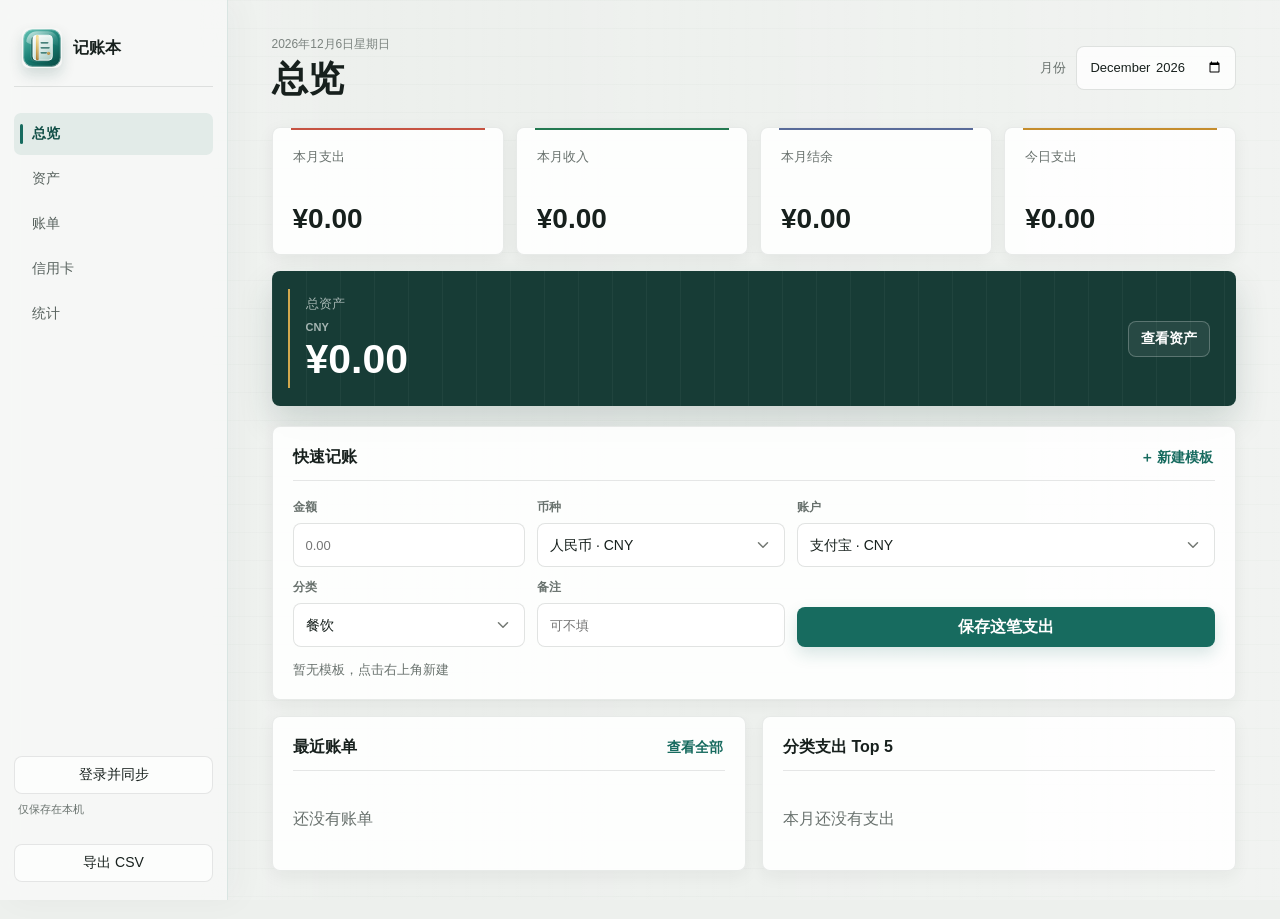
==== index.html @ 014b063e "Add files via upload" ====
<!doctype html>
<html lang="zh-CN">
  <head>
    <meta charset="UTF-8" />
    <meta name="viewport" content="width=device-width, initial-scale=1.0" />
    <meta name="theme-color" content="#173c36" />
    <title>记账本 - 个人记账</title>
    <link id="appFavicon" rel="icon" href="./assets/icons/app-logo.svg?v=3" type="image/svg+xml" />
    <link rel="stylesheet" href="./styles.css?v=beauty-23" />
  </head>
  <body>
    <div class="app-shell">
      <aside class="sidebar" aria-label="主导航">
        <div class="brand">
          <div class="brand-logo-control">
            <button class="brand-mark" id="logoPickerButton" type="button" aria-label="选择 Logo 风格" aria-expanded="false" title="选择 Logo 风格">
              <img id="appLogo" src="./assets/icons/app-logo.svg?v=3" alt="" />
            </button>
            <div class="logo-picker-menu" id="logoPickerMenu" role="menu" aria-label="Logo 风格" hidden>
              <button class="logo-option" type="button" role="menuitemradio" data-logo-style="simple" aria-checked="false">
                <img src="./assets/icons/app-logo-simple.svg?v=1" alt="" />
                <span><strong>简约</strong><small>清晰平面线条</small></span>
                <i aria-hidden="true"></i>
              </button>
              <button class="logo-option active" type="button" role="menuitemradio" data-logo-style="embossed" aria-checked="true">
                <img src="./assets/icons/app-logo.svg?v=3" alt="" />
                <span><strong>立体</strong><small>玻璃浮雕质感</small></span>
                <i aria-hidden="true"></i>
              </button>
            </div>
          </div>
          <div>
            <strong>记账本</strong>
          </div>
        </div>
        <nav class="nav-tabs">
          <button class="nav-tab active" data-view="dashboard" type="button">总览</button>
          <button class="nav-tab" data-view="assets" type="button">资产</button>
          <button class="nav-tab" data-view="bills" type="button">账单</button>
          <button class="nav-tab" data-view="credit" type="button">信用卡</button>
          <button class="nav-tab" data-view="stats" type="button">统计</button>
        </nav>
        <div class="cloud-account">
          <button class="ghost-button" id="openAuthModal" type="button">登录并同步</button>
          <div class="cloud-user" id="cloudUser" hidden>
            <span class="cloud-user-email" id="cloudUserEmail"></span>
            <button class="link-button" id="signOutButton" type="button">退出登录</button>
          </div>
          <span class="sync-status" id="syncStatus">仅保存在本机</span>
        </div>
        <button class="ghost-button" id="exportCsv" type="button">导出 CSV</button>
      </aside>

      <main class="main-content">
        <header class="topbar">
          <div>
            <p class="eyebrow" id="todayText"></p>
            <h1 id="viewTitle">总览</h1>
          </div>
          <div class="month-control">
            <label for="monthPicker">月份</label>
            <input id="monthPicker" type="month" />
          </div>
        </header>

        <section class="view active" id="dashboardView">
          <div class="metric-grid">
            <article class="metric">
              <span>本月支出</span>
              <strong id="monthExpense">¥0</strong>
            </article>
            <article class="metric">
              <span>本月收入</span>
              <strong id="monthIncome">¥0</strong>
            </article>
            <article class="metric">
              <span>本月结余</span>
              <strong id="monthBalance">¥0</strong>
            </article>
            <article class="metric">
              <span>今日支出</span>
              <strong id="todayExpense">¥0</strong>
            </article>
          </div>

          <section class="dashboard-asset-summary">
            <div>
              <span>总资产</span>
              <div class="metric-currency-list" id="dashboardTotalAssets" aria-live="polite"></div>
            </div>
            <button class="link-button" data-view-jump="assets" type="button">查看资产</button>
          </section>

          <div class="content-grid">
            <section class="panel quick-entry">
              <div class="panel-heading">
                <h2>快速记账</h2>
                <button class="link-button" id="addQuickTemplate" type="button">＋ 新建模板</button>
              </div>
              <form id="quickForm" class="quick-entry-form">
                <label class="quick-amount-field">
                  <span>金额</span>
                  <input name="amount" type="number" step="0.01" min="0.01" placeholder="0.00" required />
                </label>
                <label class="quick-currency-field">
                  <span>币种</span>
                  <select name="currency" required></select>
                </label>
                <label class="quick-account-field">
                  <span>账户</span>
                  <select name="accountId" required></select>
                </label>
                <label>
                  <span>分类</span>
                  <select name="categoryId" required></select>
                </label>
                <label>
                  <span>备注</span>
                  <input name="note" type="text" placeholder="可不填" />
                </label>
                <button class="primary-button quick-submit" type="submit">保存这笔支出</button>
              </form>
              <form id="quickTemplateForm" class="quick-template-editor" hidden>
                <input name="id" type="hidden" />
                <label>
                  <span>模板名称</span>
                  <input name="note" type="text" placeholder="例如：工作日午餐" required />
                </label>
                <label>
                  <span>金额</span>
                  <input name="amount" type="number" step="0.01" min="0.01" placeholder="0.00" required />
                </label>
                <label class="quick-template-account-field">
                  <span>账户</span>
                  <select name="accountId" required></select>
                </label>
                <label>
                  <span>币种</span>
                  <select name="currency" required></select>
                </label>
                <label class="quick-template-category-field">
                  <span>分类</span>
                  <select name="categoryId" required></select>
                </label>
                <div class="template-editor-actions">
                  <button class="icon-button danger-button template-delete" id="deleteQuickTemplate" type="button" title="删除模板" aria-label="删除模板">
                    <span class="action-icon trash-icon" aria-hidden="true"></span>
                  </button>
                  <button class="secondary-button" id="cancelQuickTemplate" type="button">取消</button>
                  <button class="primary-button" type="submit">保存模板</button>
                </div>
              </form>
              <div class="template-row" id="templateRow"></div>
            </section>

            <section class="panel">
              <div class="panel-heading">
                <h2>最近账单</h2>
                <button class="link-button" data-view-jump="bills" type="button">查看全部</button>
              </div>
              <div class="bill-list" id="recentBills"></div>
            </section>

            <section class="panel">
              <div class="panel-heading">
                <h2>分类支出 Top 5</h2>
              </div>
              <div class="rank-list" id="topCategories"></div>
            </section>

          </div>
        </section>

        <section class="view" id="assetsView">
          <section class="asset-summary">
            <div class="asset-summary-main">
              <div class="asset-summary-mode-row">
                <span id="assetValueLabel">总资产</span>
                <div class="asset-value-switch asset-value-switch-dark" role="group" aria-label="资产金额口径">
                  <button class="asset-value-button active" type="button" data-assets-value-mode="total" aria-pressed="true">总资产</button>
                  <button class="asset-value-button" type="button" data-assets-value-mode="net" aria-pressed="false">净资产</button>
                </div>
              </div>
              <div class="asset-total-list" id="totalAssets" aria-live="polite"></div>
            </div>
            <p id="assetSummary">共 0 个钱包</p>
          </section>

          <section class="panel asset-list-panel">
            <div class="panel-heading">
              <div>
                <h2>我的钱包</h2>
                <span class="panel-note" id="includedAccountCount">0 个计入总资产</span>
              </div>
              <button class="primary-button" id="openAccountModal" type="button">新增钱包</button>
            </div>
            <div class="account-list" id="accountList"></div>
          </section>
        </section>

        <section class="view" id="addView">
          <div class="view-context-actions form-width-actions split-actions">
            <button class="secondary-button" data-view-jump="bills" type="button">返回账单</button>
            <button class="secondary-button" data-view-jump="categories" type="button">新增分类</button>
          </div>
          <form id="transactionForm" class="panel form-panel">
            <input type="hidden" name="id" />
            <div class="segmented" role="tablist" aria-label="记账类型">
              <button class="segment active" data-type="expense" type="button">支出</button>
              <button class="segment" data-type="income" type="button">收入</button>
              <button class="segment" data-type="transfer" type="button">转账</button>
            </div>
            <div class="form-grid">
              <label>
                金额
                <input name="amount" type="number" step="0.01" min="0" required />
              </label>
              <label class="category-field">
                分类
                <select name="categoryId" required></select>
              </label>
              <label>
                账户
                <select name="accountId"></select>
              </label>
              <label>
                币种
                <select name="currency"></select>
              </label>
              <label class="target-account-field">
                转入账户
                <select name="targetAccountId"></select>
              </label>
              <label>
                日期
                <input name="date" type="datetime-local" required />
              </label>
              <label>
                标签
                <input name="tags" type="text" placeholder="用逗号分隔" />
              </label>
              <label class="wide">
                备注
                <textarea name="note" rows="3"></textarea>
              </label>
              <label class="checkbox-line installment-toggle-field">
                <input name="useInstallment" type="checkbox" />
                信用卡分期
              </label>
              <div class="installment-fields wide" id="installmentFields" hidden>
                <label>
                  分期期数
                  <input name="installmentCount" type="number" min="2" max="60" step="1" value="3" />
                </label>
                <label>
                  首期日期
                  <input name="installmentStartDate" type="date" />
                </label>
              </div>
            </div>
            <div class="form-actions">
              <button class="secondary-button" id="resetTransaction" type="button">清空</button>
              <button class="primary-button" type="submit">保存账单</button>
            </div>
          </form>
        </section>

        <section class="view" id="billsView">
          <div class="view-context-actions">
            <button class="primary-button" data-view-jump="add" type="button">记一笔</button>
          </div>
          <div class="panel">
            <div class="filter-bar">
              <input id="billSearch" type="search" placeholder="搜索备注、标签" />
              <select id="typeFilter">
                <option value="all">全部类型</option>
                <option value="expense">支出</option>
                <option value="income">收入</option>
                <option value="transfer">转账</option>
              </select>
              <select id="categoryFilter"></select>
              <select id="accountFilter"></select>
            </div>
            <div class="bill-summary" id="billSummary"></div>
            <div class="bulk-toolbar" id="bulkToolbar">
              <label class="checkbox-line">
                <input id="selectAllBills" type="checkbox" />
                全选当前列表
              </label>
              <span id="selectedBillCount">已选 0 笔</span>
              <button class="secondary-button" id="clearBillSelection" type="button">清空选择</button>
              <button class="icon-button danger-button" id="deleteSelectedBills" type="button" title="批量删除" aria-label="批量删除">
                <span class="action-icon trash-icon" aria-hidden="true"></span>
              </button>
            </div>
            <div class="bill-table" id="billTable"></div>
          </div>
        </section>

        <section class="view" id="creditView">
          <section class="panel credit-overview" id="creditOverview">
            <div class="panel-heading">
              <div>
                <h2>信用卡</h2>
                <span class="panel-note" id="creditCardSummary">0 张信用卡</span>
              </div>
            </div>
            <div class="credit-card-grid" id="creditCardList"></div>
          </section>

          <section class="credit-detail" id="creditDetail" hidden>
            <div class="panel credit-detail-hero">
              <button class="secondary-button" type="button" onclick="showCreditCardList()">返回信用卡列表</button>
              <div class="credit-detail-main">
                <span class="account-icon asset-account-logo has-logo account-line-logo"><img src="assets/logos/bank-card.svg?v=3" alt="" /></span>
                <div>
                  <h2 id="creditDetailTitle">信用卡</h2>
                  <p id="creditDetailMeta"></p>
                </div>
              </div>
              <div class="credit-detail-balance" id="creditDetailBalance"></div>
            </div>
            <div class="content-grid two-col">
              <section class="panel">
                <div class="panel-heading">
                  <h2>信用卡分期</h2>
                  <span class="panel-note" id="installmentSummary">0 个分期计划</span>
                </div>
                <div class="installment-plan-list" id="installmentPlanList"></div>
              </section>
              <section class="panel">
                <div class="panel-heading">
                  <div>
                    <h2 id="creditBillTitle">信用卡账单</h2>
                    <span class="panel-note" id="creditBillSummary">0 笔账单</span>
                  </div>
                  <label class="credit-period-picker">
                    账单期
                    <input id="creditBillMonth" type="month" />
                  </label>
                </div>
                <div class="bill-list" id="creditBillList"></div>
              </section>
            </div>
          </section>
        </section>

        <section class="view" id="categoriesView">
          <div class="view-context-actions">
            <button class="secondary-button" data-view-jump="add" type="button">返回记一笔</button>
          </div>
          <div class="content-grid two-col">
            <form id="categoryForm" class="panel form-panel category-form-panel">
              <input type="hidden" name="id" />
              <div class="panel-heading">
                <h2 id="categoryFormTitle">新增分类</h2>
              </div>
              <div class="category-preview" aria-live="polite">
                <span class="category-preview-icon" id="categoryPreviewIcon" aria-hidden="true">餐</span>
                <div class="category-preview-copy">
                  <span id="categoryPreviewType">支出分类</span>
                  <strong id="categoryPreviewName">分类名称</strong>
                </div>
              </div>
              <div class="form-grid category-form-grid">
                <label class="wide">
                  分类名称
                  <input name="name" type="text" placeholder="例如：旅行" required />
                </label>
                <label>
                  类型
                  <select name="type">
                    <option value="expense">支出</option>
                    <option value="income">收入</option>
                  </select>
                </label>
                <label class="wide category-icon-field">
                  图标
                  <input name="icon" type="hidden" value="utensils" />
                  <span class="category-picker-label">线性图标</span>
                  <span class="category-icon-picker" id="categoryIconPicker" role="group" aria-label="选择分类图标"></span>
                  <input name="customIcon" type="text" maxlength="16" placeholder="输入自定义文字或 Emoji，例如：🎵" />
                </label>
                <label class="category-color-field">
                  颜色
                  <span class="category-color-control">
                    <input name="color" type="color" value="#247c7a" aria-label="分类颜色" />
                    <span id="categoryColorValue">#247C7A</span>
                  </span>
                </label>
                <label class="category-toggle-field">
                  状态
                  <span class="category-toggle">
                    <input name="enabled" type="checkbox" checked />
                    <span class="category-toggle-track" aria-hidden="true"></span>
                    <span>启用此分类</span>
                  </span>
                </label>
              </div>
              <div class="form-actions category-form-actions">
                <button class="secondary-button" id="resetCategory" type="button">清空</button>
                <button class="primary-button" type="submit">保存分类</button>
              </div>
            </form>
            <div class="panel">
              <div class="panel-heading">
                <h2>分类列表</h2>
              </div>
              <div class="category-list" id="categoryList"></div>
            </div>
          </div>
        </section>

        <section class="view" id="statsView">
          <div class="stats-toolbar">
            <div class="stats-mode-group" role="group" aria-label="统计周期">
              <button class="stats-mode-button" type="button" data-stats-mode="week" aria-pressed="false">周报</button>
              <button class="stats-mode-button active" type="button" data-stats-mode="month" aria-pressed="true">月报</button>
              <button class="stats-mode-button" type="button" data-stats-mode="year" aria-pressed="false">年报</button>
            </div>
            <div class="stats-period-controls">
              <label class="stats-period-field" data-stats-period="week" hidden>
                <span>所在周</span>
                <input id="statsWeekDate" type="date" />
              </label>
              <label class="stats-period-field" data-stats-period="month">
                <span>月份</span>
                <input id="statsMonthValue" type="month" />
              </label>
              <label class="stats-period-field" data-stats-period="year" hidden>
                <span>年份</span>
                <input id="statsYearValue" type="number" min="2000" max="2100" step="1" inputmode="numeric" />
              </label>
              <label class="stats-currency-field" for="statsCurrency">
                <span>统计币种</span>
                <select id="statsCurrency"></select>
              </label>
            </div>
            <p class="stats-period-summary" id="statsPeriodSummary"></p>
          </div>
          <div class="metric-grid">
            <article class="metric">
              <span>储蓄率</span>
              <strong id="savingRate">0%</strong>
            </article>
            <article class="metric">
              <span>最大支出分类</span>
              <strong id="largestCategory">-</strong>
            </article>
            <article class="metric">
              <span>最大单笔消费</span>
              <strong id="largestExpense">¥0</strong>
            </article>
            <article class="metric">
              <span id="statsDeltaLabel">比上月变化</span>
              <strong id="monthDelta">¥0</strong>
            </article>
          </div>
          <section class="panel stats-net-panel">
            <div class="panel-heading stats-chart-heading">
              <div>
                <h2 id="statsAssetTrendTitle">净资产趋势</h2>
                <p id="statsAssetTrendDescription">包含所选币种钱包的正负余额</p>
              </div>
              <div class="stats-asset-actions">
                <div class="asset-value-switch" role="group" aria-label="趋势图资产口径">
                  <button class="asset-value-button" type="button" data-stats-asset-mode="total" aria-pressed="false">总资产</button>
                  <button class="asset-value-button active" type="button" data-stats-asset-mode="net" aria-pressed="true">净资产</button>
                </div>
                <div class="stats-chart-legend">
                  <span><i class="legend-dot net"></i><span id="statsAssetEndLabel">期末净资产</span> <strong id="statsNetAssetCurrent">¥0</strong></span>
                  <span>周期变化 <strong id="statsNetAssetChange">¥0</strong></span>
                </div>
              </div>
            </div>
            <div class="net-worth-chart" id="netWorthChart"></div>
          </section>
          <div class="content-grid">
            <section class="panel">
              <div class="panel-heading stats-chart-heading">
                <h2 id="statsTrendTitle">本月每日收支</h2>
                <div class="stats-chart-legend">
                  <span><i class="legend-dot income"></i>收入 <strong id="statsIncomeTotal">¥0</strong></span>
                  <span><i class="legend-dot expense"></i>支出 <strong id="statsExpenseTotal">¥0</strong></span>
                </div>
              </div>
              <div class="cashflow-chart" id="dailyChart"></div>
            </section>
            <section class="panel">
              <div class="panel-heading">
                <h2>分类占比</h2>
              </div>
              <div class="donut-area">
                <div class="donut" id="categoryDonut"></div>
                <div class="rank-list" id="categoryShare"></div>
              </div>
            </section>
          </div>
        </section>
      </main>
    </div>

    <div class="modal-backdrop" id="accountModal" hidden>
      <section class="modal-dialog" role="dialog" aria-modal="true" aria-labelledby="accountFormTitle">
        <form id="accountForm">
          <input type="hidden" name="id" />
          <div class="modal-heading">
            <h2 id="accountFormTitle">新增钱包</h2>
            <button class="modal-close" id="closeAccountModal" type="button" aria-label="关闭窗口" title="关闭">×</button>
          </div>
          <div class="modal-body form-grid one-col">
            <label>
              钱包名称
              <input name="name" type="text" placeholder="例如：招商银行、京东钱包" required />
            </label>
            <label>
              钱包类型
              <select name="type">
                <option value="wechat">微信</option>
                <option value="alipay">支付宝</option>
                <option value="bank">银行卡</option>
                <option value="credit_card">信用卡</option>
                <option value="cash">现金</option>
                <option value="other">其他钱包</option>
              </select>
            </label>
            <div class="account-icon-preview" aria-live="polite">
              <div id="accountIconPreview" aria-hidden="true"></div>
              <div>
                <span>钱包图标预览</span>
                <strong id="accountIconPreviewLabel">微信</strong>
              </div>
            </div>
            <div class="account-balance-editor">
              <div class="balance-editor-heading">
                <span id="initialBalanceLabel">币种余额</span>
                <button class="link-button" id="addAccountBalance" type="button">＋ 添加币种</button>
              </div>
              <div class="balance-row-list" id="accountBalanceRows"></div>
            </div>
            <div class="credit-card-fields" id="creditCardFields" hidden>
              <label>
                信用额度
                <input name="creditLimit" type="number" min="0" step="0.01" value="0" required />
              </label>
              <label>
                账单日
                <input name="billingDay" type="number" min="1" max="28" step="1" value="1" required />
              </label>
              <label>
                还款日
                <input name="dueDay" type="number" min="1" max="28" step="1" value="20" required />
              </label>
            </div>
            <label class="checkbox-line">
              <input name="includeInAssets" type="checkbox" checked />
              计入总资产
            </label>
          </div>
          <div class="modal-actions">
            <button class="secondary-button" id="cancelAccountModal" type="button">取消</button>
            <button class="primary-button" type="submit">保存钱包</button>
          </div>
        </form>
      </section>
    </div>

    <div class="modal-backdrop" id="authModal" hidden>
      <section class="modal-dialog auth-dialog" role="dialog" aria-modal="true" aria-labelledby="authFormTitle">
        <form id="authForm">
          <div class="modal-heading">
            <h2 id="authFormTitle">登录同步</h2>
            <button class="modal-close" id="closeAuthModal" type="button" aria-label="关闭窗口" title="关闭">×</button>
          </div>
          <div class="modal-body form-grid one-col">
            <label id="authEmailField">
              邮箱
              <input name="email" type="email" autocomplete="email" required />
            </label>
            <label>
              密码
              <input name="password" type="password" minlength="8" autocomplete="current-password" required />
            </label>
            <div class="auth-links">
              <button class="link-button" id="forgotPassword" type="button">忘记密码</button>
            </div>
          </div>
          <div class="modal-actions">
            <button class="secondary-button" id="cancelAuthModal" type="button">取消</button>
            <button class="secondary-button" id="registerButton" type="button">注册</button>
            <button class="primary-button" id="authSubmit" type="submit">登录</button>
          </div>
        </form>
      </section>
    </div>

    <div class="toast" id="toast" role="status" aria-live="polite"></div>
    <script src="./assets/vendor/supabase.js?v=1"></script>
    <script src="./app.js?v=beauty-25"></script>
  </body>
</html>
---- styles.css ----
:root {
  color-scheme: light;
  --bg: #f3f2ee;
  --surface: rgba(255, 255, 255, 0.76);
  --surface-solid: #fbfaf7;
  --panel: rgba(255, 255, 255, 0.84);
  --text: #202321;
  --muted: #737873;
  --secondary: #90958f;
  --line: rgba(44, 48, 43, 0.12);
  --line-strong: rgba(44, 48, 43, 0.2);
  --primary: #0f766e;
  --primary-dark: #0b5f59;
  --accent: #b76e2b;
  --amber: #c59b2d;
  --green: #247a4d;
  --danger: #b24a3b;
  --purple: #7766a8;
  --shadow: 0 18px 48px rgba(24, 28, 24, 0.075);
  --soft-shadow: 0 8px 24px rgba(24, 28, 24, 0.055);
}

* {
  box-sizing: border-box;
}

[hidden] {
  display: none !important;
}

body {
  margin: 0;
  min-width: 320px;
  min-height: 100vh;
  color: var(--text);
  background:
    radial-gradient(circle at 16% 0%, rgba(255, 255, 255, 0.86), transparent 34%),
    linear-gradient(180deg, #f8f7f3 0%, #f1f0ec 46%, #e8e7e2 100%);
  font-family: -apple-system, BlinkMacSystemFont, "SF Pro Display", "SF Pro Text", "Segoe UI", "PingFang SC", "Microsoft YaHei", sans-serif;
  -webkit-font-smoothing: antialiased;
  text-rendering: optimizeLegibility;
}

body.modal-open {
  overflow: hidden;
}

button,
input,
select,
textarea {
  font: inherit;
}

button {
  cursor: pointer;
}

.app-shell {
  display: grid;
  grid-template-columns: 246px minmax(0, 1fr);
  min-height: 100vh;
}

.sidebar {
  position: sticky;
  top: 0;
  display: flex;
  flex-direction: column;
  gap: 22px;
  height: 100vh;
  padding: 24px 16px;
  border-right: 1px solid var(--line);
  background: rgba(237, 236, 231, 0.72);
  color: var(--text);
  backdrop-filter: blur(24px) saturate(1.35);
}

.brand {
  display: flex;
  align-items: center;
  gap: 12px;
  min-height: 48px;
  padding: 0 4px;
}

.brand-mark {
  position: relative;
  display: flex;
  align-items: center;
  justify-content: center;
  width: 42px;
  height: 42px;
  border-radius: 8px;
  color: white;
  background: linear-gradient(180deg, #1f8f86 0%, #0f766e 100%);
  font-weight: 800;
  box-shadow: 0 10px 24px rgba(15, 118, 110, 0.2);
}

.brand-mark svg {
  position: absolute;
  top: 50%;
  left: 50%;
  display: block;
  width: 25px;
  height: 25px;
  margin: 0;
  transform: translate(-50%, -50%);
}

.brand strong,
.brand span {
  display: block;
}

.brand strong {
  font-size: 17px;
  letter-spacing: 0;
}

.brand span {
  color: var(--muted);
  font-size: 13px;
}

.nav-tabs {
  display: grid;
  gap: 6px;
}

.nav-tab,
.ghost-button {
  width: 100%;
  min-height: 38px;
  border: 0;
  border-radius: 8px;
  color: var(--text);
  background: transparent;
  text-align: left;
  padding: 0 12px;
  font-size: 14px;
  font-weight: 500;
  transition: background 0.16s ease, color 0.16s ease, box-shadow 0.16s ease;
}

.nav-tab:hover,
.ghost-button:hover {
  background: rgba(0, 0, 0, 0.05);
}

.nav-tab.active {
  color: var(--text);
  background: rgba(255, 255, 255, 0.68);
  box-shadow: inset 0 0 0 1px rgba(255, 255, 255, 0.72), 0 6px 18px rgba(24, 28, 24, 0.045);
}

.ghost-button {
  border: 1px solid var(--line);
  background: rgba(255, 255, 255, 0.52);
  text-align: center;
}

.cloud-account {
  display: grid;
  gap: 8px;
  margin-top: auto;
}

.cloud-user {
  display: grid;
  gap: 6px;
  padding: 10px 12px;
  border: 1px solid var(--line);
  border-radius: 8px;
  background: rgba(255, 255, 255, 0.48);
}

.cloud-user-email {
  overflow: hidden;
  color: var(--text);
  font-size: 13px;
  font-weight: 600;
  text-overflow: ellipsis;
  white-space: nowrap;
}

.cloud-user .link-button {
  justify-self: start;
}

.sync-status {
  min-height: 16px;
  padding: 0 4px;
  color: var(--muted);
  font-size: 11px;
}

.sync-status.is-syncing {
  color: var(--accent);
}

.sync-status.is-synced {
  color: var(--green);
}

.sync-status.is-error {
  color: var(--danger);
}

.main-content {
  min-width: 0;
  padding: 30px;
}

.topbar {
  display: flex;
  align-items: center;
  justify-content: space-between;
  gap: 18px;
  margin-bottom: 24px;
}

.eyebrow {
  margin: 0 0 4px;
  color: var(--muted);
  font-size: 13px;
}

h1,
h2 {
  margin: 0;
  letter-spacing: 0;
}

h1 {
  font-size: 34px;
  line-height: 1.12;
  font-weight: 700;
}

h2 {
  font-size: 17px;
  font-weight: 650;
}

.month-control {
  display: grid;
  gap: 6px;
  color: var(--muted);
  font-size: 13px;
}

input,
select,
textarea {
  width: 100%;
  min-width: 0;
  border: 1px solid var(--line);
  border-radius: 8px;
  background-color: rgba(255, 255, 255, 0.72);
  color: var(--text);
  padding: 10px 12px;
  outline: none;
  transition: border-color 0.16s ease, box-shadow 0.16s ease, background-color 0.16s ease;
}

input:not([type="hidden"]):not([type="checkbox"]):not([type="color"]),
select {
  height: 44px;
  min-height: 44px;
  line-height: 1.2;
}

textarea {
  min-height: 96px;
  line-height: 1.45;
  resize: vertical;
}

#transactionForm input:not([type="hidden"]),
#transactionForm select,
#transactionForm textarea {
  border-radius: 8px;
  border-width: 1px;
}

#transactionForm input:not([type="hidden"]):not([type="checkbox"]),
#transactionForm select {
  height: 44px;
  min-height: 44px;
  padding-top: 10px;
  padding-bottom: 10px;
}

select {
  -webkit-appearance: none;
  appearance: none;
  padding-right: 40px;
  background-color: rgba(255, 255, 255, 0.72);
  background-image: url("data:image/svg+xml,%3Csvg xmlns='http://www.w3.org/2000/svg' width='18' height='18' viewBox='0 0 24 24' fill='none' stroke='%23737873' stroke-width='2' stroke-linecap='round' stroke-linejoin='round'%3E%3Cpath d='m6 9 6 6 6-6'/%3E%3C/svg%3E");
  background-repeat: no-repeat;
  background-position: right 12px center;
  background-size: 18px 18px;
}

#transactionForm input[type="datetime-local"]::-webkit-calendar-picker-indicator {
  width: 18px;
  height: 18px;
  margin: 0;
  padding: 0;
  opacity: 0.58;
}

input:hover,
select:hover,
textarea:hover {
  background-color: rgba(255, 255, 255, 0.94);
}

input:focus,
select:focus,
textarea:focus {
  border-color: rgba(15, 118, 110, 0.62);
  box-shadow: 0 0 0 4px rgba(15, 118, 110, 0.12);
  background-color: white;
}

input[type="color"] {
  min-height: 44px;
  padding: 4px;
  background: #fff;
  cursor: pointer;
}

input[type="color"]::-webkit-color-swatch-wrapper {
  padding: 0;
}

input[type="color"]::-webkit-color-swatch {
  border: 0;
  border-radius: 5px;
}

input[type="color"]::-moz-color-swatch {
  border: 0;
  border-radius: 5px;
}

.view {
  display: none;
}

.view.active {
  display: block;
}

.metric-grid {
  display: grid;
  grid-template-columns: repeat(4, minmax(0, 1fr));
  grid-auto-rows: 1fr;
  align-items: stretch;
  gap: 14px;
  margin-bottom: 18px;
}

.metric,
.panel {
  border: 1px solid rgba(255, 255, 255, 0.72);
  border-radius: 8px;
  background: var(--panel);
  box-shadow: var(--shadow);
  backdrop-filter: blur(18px) saturate(1.2);
}

.metric {
  display: grid;
  grid-template-rows: auto 1fr;
  gap: 12px;
  min-height: 142px;
  height: 100%;
  padding: 18px;
  background:
    linear-gradient(180deg, rgba(255, 255, 255, 0.94), rgba(255, 255, 255, 0.78));
}

.metric span {
  color: var(--muted);
  font-size: 13px;
  font-weight: 500;
}

.metric strong {
  max-width: 100%;
  font-size: 29px;
  line-height: 1.08;
  font-weight: 700;
  font-variant-numeric: tabular-nums;
  overflow-wrap: anywhere;
}

.metric > strong {
  align-self: end;
}

.dashboard-asset-summary {
  display: flex;
  align-items: flex-end;
  justify-content: space-between;
  gap: 18px;
  margin-bottom: 18px;
  padding: 18px 20px;
  border: 1px solid rgba(15, 118, 110, 0.16);
  border-radius: 8px;
  background: linear-gradient(180deg, rgba(244, 250, 248, 0.94), rgba(255, 255, 255, 0.74));
  box-shadow: var(--soft-shadow);
}

.dashboard-asset-summary > div {
  display: grid;
  gap: 8px;
  min-width: 0;
}

.dashboard-asset-summary > div > span {
  color: var(--muted);
  font-size: 13px;
  font-weight: 500;
}

.metric-currency-list {
  display: grid;
  align-self: end;
  gap: 6px;
  min-width: 0;
}

.metric-currency-item {
  display: flex;
  align-items: baseline;
  justify-content: space-between;
  gap: 10px;
  min-width: 0;
}

.metric-currency-item span {
  flex: 0 0 auto;
  color: var(--secondary);
  font-size: 11px;
  font-weight: 600;
}

.metric-currency-item strong {
  min-width: 0;
  color: var(--text);
  font-size: 16px;
  line-height: 1.1;
  text-align: right;
  overflow-wrap: anywhere;
}

.metric-currency-item.is-primary {
  display: grid;
  justify-content: stretch;
  gap: 4px;
}

.metric-currency-item.is-primary strong {
  font-size: 27px;
  text-align: left;
}

.asset-summary {
  display: flex;
  align-items: flex-end;
  justify-content: space-between;
  gap: 18px;
  margin-bottom: 18px;
  border-radius: 8px;
  padding: 24px 26px;
  color: #fff;
  background: #29342f;
  box-shadow: 0 18px 42px rgba(28, 38, 33, 0.14);
}

.asset-summary-main {
  display: grid;
  gap: 8px;
  min-width: 0;
}

.asset-summary-mode-row {
  display: flex;
  flex-wrap: wrap;
  align-items: center;
  justify-content: space-between;
  gap: 10px 16px;
}

.asset-summary-mode-row > span {
  color: rgba(255, 255, 255, 0.68);
  font-size: 13px;
}

.asset-value-switch {
  display: inline-grid;
  grid-template-columns: repeat(2, minmax(72px, 1fr));
  gap: 2px;
  padding: 3px;
  border: 1px solid var(--line);
  border-radius: 8px;
  background: #f3f1ec;
}

.asset-value-button {
  min-height: 32px;
  padding: 0 12px;
  border: 0;
  border-radius: 6px;
  color: var(--muted);
  background: transparent;
  font: inherit;
  font-size: 13px;
  font-weight: 650;
  white-space: nowrap;
  cursor: pointer;
}

.asset-value-button.active {
  color: var(--text);
  background: #fff;
  box-shadow: 0 1px 4px rgba(26, 36, 32, 0.12);
}

.asset-value-button:focus-visible {
  outline: 2px solid var(--primary);
  outline-offset: 1px;
}

.asset-value-switch-dark {
  border-color: rgba(255, 255, 255, 0.16);
  background: rgba(255, 255, 255, 0.09);
}

.asset-value-switch-dark .asset-value-button {
  color: rgba(255, 255, 255, 0.72);
}

.asset-value-switch-dark .asset-value-button.active {
  color: #173c36;
  background: #fff;
}

.asset-summary-main > span,
.asset-summary p {
  color: rgba(255, 255, 255, 0.68);
  font-size: 13px;
}

.asset-total-list {
  display: flex;
  align-items: flex-end;
  flex-wrap: wrap;
  gap: 16px 0;
  min-width: 0;
}

.asset-total-item {
  display: grid;
  gap: 6px;
  min-width: 150px;
  padding: 0 22px;
  border-left: 1px solid rgba(255, 255, 255, 0.16);
}

.asset-total-item:first-child {
  padding-left: 0;
  border-left: 0;
}

.asset-total-item span {
  color: rgba(255, 255, 255, 0.62);
  font-size: 12px;
}

.asset-total-item span b {
  margin-left: 4px;
  color: rgba(255, 255, 255, 0.88);
  font-weight: 600;
}

.asset-total-item strong {
  max-width: 100%;
  font-size: 25px;
  line-height: 1;
  font-weight: 650;
  font-variant-numeric: tabular-nums;
  overflow-wrap: anywhere;
}

.asset-total-item.is-primary strong {
  font-size: 38px;
  font-weight: 700;
}

.asset-summary p {
  margin: 0;
}

.panel-note {
  color: var(--muted);
  font-size: 13px;
}

.asset-list-panel {
  width: 100%;
}

.asset-list-panel .panel-heading > div {
  display: grid;
  gap: 5px;
}

.content-grid {
  display: grid;
  grid-template-columns: repeat(2, minmax(0, 1fr));
  gap: 18px;
}

.stats-toolbar {
  display: grid;
  grid-template-columns: auto minmax(0, 1fr);
  align-items: center;
  gap: 14px 18px;
  margin-bottom: 18px;
  padding: 12px;
  border: 1px solid rgba(27, 43, 37, 0.095);
  border-radius: 8px;
  background: rgba(255, 255, 255, 0.72);
  color: var(--muted);
  font-size: 13px;
}

.stats-mode-group {
  display: grid;
  grid-template-columns: repeat(3, minmax(64px, 1fr));
  gap: 3px;
  padding: 3px;
  border-radius: 8px;
  background: #e7ebe8;
}

.stats-mode-button {
  min-height: 36px;
  padding: 0 14px;
  border: 0;
  border-radius: 6px;
  color: var(--muted);
  background: transparent;
  font: inherit;
  font-weight: 650;
  cursor: pointer;
}

.stats-mode-button.active {
  color: var(--text);
  background: #fff;
  box-shadow: 0 2px 8px rgba(24, 44, 36, 0.1);
}

.stats-period-controls {
  display: flex;
  align-items: end;
  justify-content: flex-end;
  gap: 10px;
}

.stats-period-field,
.stats-currency-field {
  display: grid;
  gap: 5px;
}

.stats-period-field input {
  width: 170px;
}

.stats-currency-field select {
  min-width: 150px;
}

.stats-period-summary {
  grid-column: 1 / -1;
  margin: -4px 2px 0;
  color: var(--muted);
  font-size: 12px;
}

.content-grid.two-col {
  align-items: start;
}

.panel {
  min-width: 0;
  padding: 18px;
}

.panel-heading {
  display: flex;
  flex-wrap: wrap;
  align-items: center;
  justify-content: space-between;
  gap: 12px;
  margin-bottom: 16px;
}

.compact-form {
  display: grid;
  grid-template-columns: repeat(3, minmax(0, 1fr));
  gap: 10px;
}

.compact-form input[name="note"] {
  grid-column: span 2;
}

.primary-button,
.secondary-button,
.link-button,
.icon-button,
.chip,
.segment {
  border: 0;
  border-radius: 8px;
  min-height: 40px;
  padding: 0 14px;
  font-weight: 600;
  transition: transform 0.14s ease, background 0.16s ease, box-shadow 0.16s ease;
}

.primary-button {
  color: white;
  background: linear-gradient(180deg, #14857c, var(--primary));
  box-shadow: 0 8px 18px rgba(15, 118, 110, 0.2);
}

.primary-button:hover {
  background: var(--primary-dark);
}

.primary-button:active,
.secondary-button:active,
.chip:active,
.icon-button:active,
.segment:active {
  transform: scale(0.98);
}

.secondary-button {
  color: var(--text);
  background: rgba(58, 64, 58, 0.1);
}

.link-button {
  min-height: auto;
  color: var(--primary);
  background: transparent;
  padding: 0 2px;
  font-size: 14px;
  font-weight: 600;
}

.template-row {
  display: grid;
  grid-template-columns: repeat(auto-fit, minmax(210px, 1fr));
  grid-auto-rows: 1fr;
  align-items: stretch;
  gap: 10px;
  margin-top: 14px;
}

.quick-template-card {
  display: grid;
  grid-template-columns: minmax(0, 1fr) 40px;
  align-items: center;
  min-width: 0;
  min-height: 68px;
  height: 100%;
  border: 1px solid var(--line);
  border-radius: 8px;
  background: rgba(255, 255, 255, 0.56);
  overflow: hidden;
  transition: border-color 0.16s ease, background 0.16s ease, box-shadow 0.16s ease;
}

.quick-template-card:hover {
  border-color: var(--line-strong);
  background: rgba(255, 255, 255, 0.88);
  box-shadow: var(--soft-shadow);
}

.template-use {
  display: grid;
  grid-template-columns: 36px minmax(0, 1fr) auto;
  align-items: center;
  gap: 10px;
  min-width: 0;
  min-height: 66px;
  border: 0;
  background: transparent;
  color: var(--text);
  padding: 10px 12px;
  text-align: left;
}

.template-copy {
  display: grid;
  gap: 3px;
  min-width: 0;
}

.template-copy strong,
.template-copy small {
  overflow: hidden;
  text-overflow: ellipsis;
  white-space: nowrap;
}

.template-copy small {
  color: var(--muted);
  font-size: 12px;
}

.template-amount {
  font-variant-numeric: tabular-nums;
  white-space: nowrap;
}

.template-edit {
  display: grid;
  place-items: center;
  width: 32px;
  height: 32px;
  border: 0;
  border-radius: 50%;
  color: var(--muted);
  background: transparent;
  font-size: 17px;
}

.template-edit:hover {
  color: var(--primary);
  background: rgba(15, 118, 110, 0.1);
}

.quick-template-editor {
  display: grid;
  grid-template-columns: repeat(2, minmax(120px, 1fr));
  gap: 10px;
  align-items: center;
  margin-top: 14px;
  padding: 12px;
  border: 1px solid rgba(15, 118, 110, 0.22);
  border-radius: 8px;
  background: rgba(15, 118, 110, 0.045);
}

.quick-template-editor[hidden] {
  display: none;
}

.template-editor-actions {
  display: flex;
  align-items: center;
  justify-content: flex-end;
  gap: 8px;
  grid-column: 1 / -1;
}

.template-editor-actions .primary-button,
.template-editor-actions .secondary-button {
  white-space: nowrap;
}

.template-delete {
  color: var(--danger);
  margin-right: 2px;
}

.chip {
  min-height: 34px;
  color: var(--primary);
  background: rgba(15, 118, 110, 0.1);
}

.empty-inline {
  color: var(--muted);
  font-size: 13px;
}

.bill-list,
.rank-list,
.category-list,
.account-list,
.bill-table {
  display: grid;
  gap: 8px;
}

.category-list {
  gap: 24px;
}

.category-group {
  min-width: 0;
}

.category-group-heading {
  display: flex;
  align-items: center;
  justify-content: space-between;
  gap: 12px;
  min-height: 38px;
  padding: 0 2px 9px;
  border-bottom: 1px solid var(--line-strong);
}

.category-group-heading > div {
  display: flex;
  align-items: center;
  gap: 9px;
  min-width: 0;
}

.category-group-heading h3 {
  margin: 0;
  color: var(--text);
  font-size: 15px;
  font-weight: 680;
}

.category-group-heading > span {
  color: var(--muted);
  font-size: 12px;
  white-space: nowrap;
}

.category-group-mark {
  width: 4px;
  height: 18px;
  border-radius: 2px;
  background: #b76e2b;
}

.category-group-income .category-group-mark {
  background: #247a4d;
}

.category-group-list {
  display: grid;
}

.category-group-empty {
  padding: 22px 2px 8px;
  color: var(--muted);
  font-size: 13px;
}

.bill-item,
.rank-item,
.category-item,
.table-row {
  display: grid;
  grid-template-columns: auto minmax(0, 1fr) auto;
  align-items: center;
  gap: 12px;
  min-height: 60px;
  padding: 10px 0;
  border-bottom: 1px solid var(--line);
}

.account-item {
  display: grid;
  grid-template-columns: auto minmax(120px, 1fr) auto auto;
  align-items: center;
  gap: 12px;
  min-height: 68px;
  padding: 10px 0;
  border-bottom: 1px solid var(--line);
}

.account-item:last-child {
  border-bottom: 0;
}

.account-item.is-dragging {
  opacity: 0.48;
}

.account-item.is-drag-over {
  border-radius: 8px;
  background: rgba(15, 118, 110, 0.06);
  box-shadow: inset 0 0 0 1px rgba(15, 118, 110, 0.16);
}

.account-icon {
  display: grid;
  place-items: center;
  width: 40px;
  height: 40px;
  border-radius: 8px;
  color: white;
  font-weight: 700;
  box-shadow: inset 0 0 0 1px rgba(255, 255, 255, 0.2);
}

.account-icon.has-logo {
  border: 1px solid var(--line);
  background: #fff;
  box-shadow: var(--soft-shadow);
}

.account-icon.has-logo img {
  display: block;
  width: 26px;
  height: 26px;
  object-fit: contain;
}

.account-icon.payment-logo {
  border-color: transparent;
  background: var(--account-color);
}

.account-icon.payment-logo img {
  width: 24px;
  height: 24px;
  filter: brightness(0) invert(1);
}

.account-icon.account-line-logo img {
  width: 34px;
  height: 34px;
  object-fit: contain;
}

.account-icon.cash-logo img {
  width: 38px;
  height: 38px;
  filter: contrast(1.5);
}

.account-icon.cash-logo {
  overflow: hidden;
  background: #fff;
}

.account-balance {
  font-size: 17px;
  font-variant-numeric: tabular-nums;
  white-space: nowrap;
}

.account-balance-block {
  display: grid;
  justify-items: end;
  gap: 4px;
}

.account-balance-list {
  display: grid;
  justify-items: end;
  gap: 4px;
}

.account-balance-block > span {
  color: var(--muted);
  font-size: 11px;
}

.account-balance.is-negative {
  color: var(--danger);
}

.bill-item:last-child,
.rank-item:last-child,
.category-item:last-child,
.table-row:last-child {
  border-bottom: 0;
}

.category-dot {
  display: grid;
  place-items: center;
  width: 38px;
  height: 38px;
  border-radius: 8px;
  color: white;
  font-weight: 700;
  box-shadow: inset 0 0 0 1px rgba(255, 255, 255, 0.22);
}

.item-main {
  min-width: 0;
}

.item-main strong,
.item-main span {
  display: block;
  overflow: hidden;
  text-overflow: ellipsis;
  white-space: nowrap;
}

.item-main strong {
  font-weight: 620;
}

.item-main span,
.item-meta {
  color: var(--muted);
  font-size: 13px;
}

.amount-expense {
  color: var(--danger);
  font-variant-numeric: tabular-nums;
}

.amount-income {
  color: var(--green);
  font-variant-numeric: tabular-nums;
}

.amount-transfer {
  color: var(--primary);
  font-variant-numeric: tabular-nums;
}

.progress-track {
  overflow: hidden;
  height: 9px;
  border-radius: 999px;
  background: rgba(58, 64, 58, 0.12);
}

.progress-track span {
  display: block;
  width: 0;
  height: 100%;
  border-radius: inherit;
  background: linear-gradient(90deg, #0f766e, #9c7a2b);
  transition: width 0.2s ease;
}

.segmented {
  display: grid;
  grid-template-columns: repeat(3, 1fr);
  gap: 4px;
  margin-bottom: 18px;
  padding: 4px;
  border-radius: 8px;
  background: rgba(58, 64, 58, 0.1);
}

.segment {
  background: transparent;
  color: var(--muted);
  min-height: 36px;
}

.segment.active {
  background: rgba(255, 255, 255, 0.92);
  color: var(--text);
  box-shadow: 0 3px 10px rgba(0, 0, 0, 0.12);
}

.form-panel {
  max-width: 980px;
}

.form-grid {
  display: grid;
  grid-template-columns: repeat(2, minmax(0, 1fr));
  gap: 16px;
}

.form-grid.one-col {
  grid-template-columns: 1fr;
}

.credit-card-fields {
  display: contents;
}

.account-balance-editor {
  display: grid;
  gap: 10px;
}

.account-icon-preview {
  display: flex;
  align-items: center;
  gap: 12px;
  min-height: 62px;
  padding: 2px 2px 12px;
  border-bottom: 1px solid var(--line);
}

.account-icon-preview > div:last-child {
  display: grid;
  gap: 3px;
  min-width: 0;
}

.account-icon-preview span {
  color: var(--muted);
  font-size: 12px;
}

.account-icon-preview strong {
  color: var(--text);
  font-size: 14px;
  font-weight: 680;
}

.balance-editor-heading {
  display: flex;
  align-items: center;
  justify-content: space-between;
  gap: 12px;
  color: var(--muted);
  font-size: 13px;
  font-weight: 500;
}

.balance-row-list {
  display: grid;
  gap: 8px;
}

.balance-row {
  display: grid;
  grid-template-columns: minmax(0, 1fr) minmax(120px, 1fr) 40px;
  align-items: center;
  gap: 8px;
}

label {
  display: grid;
  gap: 7px;
  color: var(--muted);
  font-size: 13px;
  font-weight: 500;
}

.wide {
  grid-column: 1 / -1;
}

.checkbox-line {
  display: flex;
  align-items: center;
  gap: 8px;
}

.checkbox-line input {
  width: auto;
  accent-color: var(--primary);
}

.target-account-field {
  display: none;
}

.is-transfer .target-account-field {
  display: grid;
}

.is-transfer .category-field {
  display: none;
}

.installment-fields {
  display: grid;
  grid-template-columns: repeat(2, minmax(0, 1fr));
  gap: 12px;
  padding: 12px;
  border: 1px solid rgba(15, 118, 110, 0.18);
  border-radius: 8px;
  background: rgba(15, 118, 110, 0.045);
}

.form-actions {
  display: flex;
  justify-content: flex-end;
  gap: 10px;
  margin-top: 18px;
}

.filter-bar {
  display: grid;
  grid-template-columns: minmax(180px, 1fr) repeat(3, minmax(130px, 170px));
  gap: 10px;
  margin-bottom: 12px;
}

.bill-summary {
  display: grid;
  grid-template-columns: repeat(3, minmax(0, 1fr));
  gap: 10px;
  margin-bottom: 12px;
}

.bill-summary-item {
  display: grid;
  gap: 5px;
  min-height: 70px;
  padding: 12px;
  border: 1px solid var(--line);
  border-radius: 8px;
  background: rgba(255, 255, 255, 0.56);
}

.bill-summary-item span {
  color: var(--muted);
  font-size: 13px;
}

.bill-summary-item strong {
  font-size: 18px;
  font-variant-numeric: tabular-nums;
}

.summary-expense {
  color: var(--danger);
}

.summary-income {
  color: var(--green);
}

.summary-balance {
  color: var(--text);
}

.bulk-toolbar {
  display: flex;
  flex-wrap: wrap;
  align-items: center;
  gap: 10px;
  min-height: 48px;
  margin-bottom: 8px;
  padding: 10px 12px;
  border: 1px solid var(--line);
  border-radius: 8px;
  background: rgba(255, 255, 255, 0.52);
  color: var(--muted);
  font-size: 13px;
}

.bulk-toolbar .checkbox-line {
  color: var(--text);
}

.bulk-toolbar button {
  min-height: 34px;
}

.bulk-toolbar button:disabled {
  cursor: not-allowed;
  opacity: 0.45;
}

.table-row {
  grid-template-columns: 28px 108px auto minmax(0, 1fr) 100px 110px 104px;
}

.bill-check {
  display: grid;
  place-items: center;
  width: 28px;
  height: 40px;
}

.bill-check input {
  width: 16px;
  height: 16px;
  accent-color: var(--primary);
}

.row-actions {
  display: flex;
  justify-content: flex-end;
  gap: 6px;
}

.quick-bill-actions {
  display: grid;
  justify-items: end;
  gap: 6px;
}

.credit-overview,
.credit-detail {
  display: grid;
  gap: 16px;
}

.credit-card-grid {
  display: grid;
  grid-template-columns: repeat(auto-fit, minmax(240px, 1fr));
  gap: 12px;
}

.credit-account-card {
  display: grid;
  gap: 14px;
  min-height: 220px;
  padding: 14px;
  border: 1px solid var(--line);
  border-radius: 8px;
  background: rgba(255, 255, 255, 0.62);
}

.credit-account-head,
.credit-detail-main {
  display: flex;
  align-items: center;
  gap: 12px;
  min-width: 0;
}

.credit-account-balance,
.credit-detail-balance {
  display: grid;
  gap: 8px;
}

.credit-account-balance div,
.credit-detail-balance div {
  display: flex;
  align-items: baseline;
  justify-content: space-between;
  gap: 12px;
}

.credit-account-balance span,
.credit-detail-balance span,
.credit-account-meta {
  color: var(--muted);
  font-size: 13px;
}

.credit-account-balance strong,
.credit-detail-balance strong {
  color: var(--danger);
  font-size: 20px;
  font-variant-numeric: tabular-nums;
}

.credit-account-meta {
  display: flex;
  flex-wrap: wrap;
  gap: 8px;
}

.credit-account-meta span {
  padding: 5px 8px;
  border-radius: 8px;
  background: rgba(15, 118, 110, 0.08);
  color: var(--text);
}

.credit-detail-hero {
  display: grid;
  grid-template-columns: auto minmax(0, 1fr) minmax(180px, auto);
  align-items: center;
  gap: 16px;
}

.credit-detail-main h2 {
  margin: 0;
}

.credit-detail-main p {
  margin: 4px 0 0;
  color: var(--muted);
}

.credit-period-picker {
  display: grid;
  gap: 5px;
  min-width: 150px;
  color: var(--muted);
  font-size: 13px;
}

.credit-period-picker input {
  min-height: 40px;
  padding: 0 10px;
  border: 1px solid var(--line);
  border-radius: 8px;
  color: var(--text);
  background: rgba(255, 255, 255, 0.78);
  font: inherit;
}

.installment-plan-list {
  display: grid;
  gap: 12px;
}

.installment-plan {
  display: grid;
  gap: 10px;
  padding: 12px;
  border: 1px solid var(--line);
  border-radius: 8px;
  background: rgba(255, 255, 255, 0.54);
}

.installment-plan-head,
.installment-period {
  display: grid;
  grid-template-columns: minmax(0, 1fr) auto;
  align-items: center;
  gap: 12px;
}

.installment-plan-head span {
  display: block;
  margin-top: 3px;
  color: var(--muted);
  font-size: 13px;
}

.installment-period-list {
  display: grid;
  gap: 6px;
}

.installment-period {
  grid-template-columns: minmax(0, 1fr) auto auto;
  min-height: 48px;
  padding: 8px 0;
  border-top: 1px solid var(--line);
}

.icon-button {
  display: inline-grid;
  place-items: center;
  min-width: 40px;
  padding: 0 10px;
  color: var(--primary);
  background: rgba(15, 118, 110, 0.1);
}

.icon-button:disabled {
  opacity: 0.34;
  cursor: not-allowed;
}

.action-icon {
  display: block;
  width: 18px;
  height: 18px;
  background-position: center;
  background-repeat: no-repeat;
  background-size: contain;
}

.pencil-icon {
  background-image: url("./assets/icons/pencil.svg?v=2");
}

.trash-icon {
  background-image: url("./assets/icons/trash-2.svg?v=2");
}

.arrow-up-icon,
.arrow-down-icon {
  position: relative;
  width: 16px;
  height: 16px;
  background: none;
}

.arrow-up-icon::before,
.arrow-down-icon::before {
  content: "";
  position: absolute;
  inset: 4px;
  border-top: 2px solid currentColor;
  border-left: 2px solid currentColor;
  transform: rotate(45deg);
}

.arrow-down-icon::before {
  transform: rotate(225deg);
}

.order-button {
  color: #626b68;
  background: rgba(99, 107, 104, 0.1);
}

.drag-handle {
  color: #626b68;
  background: rgba(99, 107, 104, 0.1);
  cursor: grab;
}

.drag-handle:active {
  cursor: grabbing;
}

.drag-handle span {
  position: relative;
  display: block;
  width: 18px;
  height: 14px;
}

.drag-handle span::before {
  content: "";
  position: absolute;
  left: 2px;
  right: 2px;
  top: 1px;
  height: 2px;
  border-radius: 999px;
  background: currentColor;
  box-shadow: 0 5px 0 currentColor, 0 10px 0 currentColor;
}

.danger-button {
  color: var(--danger);
  background: rgba(178, 74, 59, 0.1);
}

.bar-chart {
  display: flex;
  align-items: end;
  gap: 7px;
  min-height: 260px;
  padding-top: 18px;
  overflow-x: auto;
}

.bar {
  display: grid;
  align-content: end;
  gap: 6px;
  min-width: 22px;
  height: 220px;
  color: var(--muted);
  font-size: 11px;
  text-align: center;
}

.bar-chart.is-week,
.bar-chart.is-year {
  justify-content: stretch;
  overflow-x: hidden;
}

.bar-chart.is-week .bar,
.bar-chart.is-year .bar {
  flex: 1 1 0;
  min-width: 0;
}

.bar span {
  display: block;
  min-height: 4px;
  border-radius: 6px 6px 0 0;
  background: linear-gradient(180deg, #c7903e, #9b5f2d);
}

.stats-net-panel {
  margin-bottom: 18px;
}

.stats-asset-actions {
  display: grid;
  justify-items: end;
  gap: 10px;
}

.stats-chart-heading > div:first-child {
  display: grid;
  gap: 4px;
}

.stats-chart-heading p {
  margin: 0;
  color: var(--muted);
  font-size: 12px;
}

.stats-chart-legend {
  display: flex;
  flex-wrap: wrap;
  align-items: center;
  justify-content: flex-end;
  gap: 8px 16px;
  color: var(--muted);
  font-size: 12px;
}

.stats-chart-legend span {
  display: inline-flex;
  align-items: center;
  gap: 6px;
  white-space: nowrap;
}

.stats-chart-legend strong {
  color: var(--text);
  font-size: 13px;
  font-variant-numeric: tabular-nums;
}

.legend-dot {
  width: 8px;
  height: 8px;
  border-radius: 50%;
  background: var(--primary);
}

.legend-dot.income {
  background: #4d7585;
}

.legend-dot.expense {
  background: #c58d2d;
}

.net-worth-chart,
.cashflow-chart {
  width: 100%;
  overflow-x: auto;
  scrollbar-width: thin;
  scrollbar-color: rgba(23, 107, 95, 0.28) transparent;
}

.net-worth-chart svg {
  display: block;
  min-width: 100%;
  max-width: none;
}

.net-grid-line {
  stroke: rgba(27, 43, 37, 0.09);
  stroke-width: 1;
}

.net-area {
  fill: rgba(23, 107, 95, 0.09);
}

.net-line {
  fill: none;
  stroke: var(--primary);
  stroke-width: 2.5;
  stroke-linecap: round;
  stroke-linejoin: round;
}

.net-point {
  fill: #fff;
  stroke: var(--primary);
  stroke-width: 2.5;
}

.net-axis-value,
.net-axis-label,
.net-point-value {
  fill: var(--muted);
  font-family: inherit;
  font-size: 10px;
  font-variant-numeric: tabular-nums;
}

.net-point-value {
  fill: var(--text);
  font-size: 11px;
  font-weight: 650;
}

.cashflow-chart {
  display: flex;
  align-items: end;
  gap: 6px;
  min-height: 260px;
  padding: 28px 2px 0;
}

.cashflow-group {
  display: grid;
  flex: 1 0 54px;
  grid-template-rows: 202px 20px;
  align-items: end;
  min-width: 54px;
  color: var(--muted);
  text-align: center;
}

.cashflow-chart.is-week .cashflow-group {
  min-width: 58px;
}

.cashflow-bars {
  display: flex;
  align-items: end;
  justify-content: center;
  gap: 3px;
  height: 202px;
  border-bottom: 1px solid rgba(27, 43, 37, 0.1);
}

.cashflow-bar {
  position: relative;
  display: flex;
  align-items: end;
  width: 22px;
  height: 176px;
}

.cashflow-bar b {
  position: absolute;
  bottom: calc(var(--bar-height, 0px) + 5px);
  left: 50%;
  z-index: 1;
  color: var(--text);
  font-size: 9px;
  font-weight: 650;
  line-height: 1;
  white-space: nowrap;
  transform: translateX(-50%);
}

.cashflow-bar span {
  display: block;
  width: 100%;
  min-height: 3px;
  border-radius: 5px 5px 0 0;
  background: #c58d2d;
}

.cashflow-bar.is-income span {
  background: #4d7585;
}

.cashflow-group small {
  align-self: end;
  overflow: hidden;
  font-size: 10px;
  line-height: 20px;
  text-overflow: ellipsis;
  white-space: nowrap;
}

.donut-area {
  display: grid;
  grid-template-columns: 180px minmax(0, 1fr);
  align-items: center;
  gap: 18px;
}

.donut {
  position: relative;
  width: 180px;
  aspect-ratio: 1;
  border-radius: 50%;
  background: conic-gradient(var(--primary) 0 100%);
  box-shadow: inset 0 0 0 1px var(--line);
}

.donut::after {
  content: "";
  position: absolute;
  inset: 38px;
  border-radius: 50%;
  background: var(--surface-solid);
  box-shadow: inset 0 0 0 1px var(--line);
}

.modal-backdrop {
  position: fixed;
  inset: 0;
  z-index: 1000;
  display: grid;
  place-items: center;
  padding: 20px;
  background: rgba(27, 31, 28, 0.38);
  backdrop-filter: blur(8px);
}

.modal-dialog {
  width: min(480px, 100%);
  max-height: calc(100vh - 40px);
  overflow: auto;
  border: 1px solid rgba(255, 255, 255, 0.7);
  border-radius: 8px;
  background: var(--surface-solid);
  box-shadow: 0 28px 80px rgba(20, 25, 22, 0.24);
}

.modal-heading {
  display: flex;
  align-items: center;
  justify-content: space-between;
  gap: 16px;
  padding: 18px 20px;
  border-bottom: 1px solid var(--line);
}

.modal-close {
  display: grid;
  place-items: center;
  width: 34px;
  height: 34px;
  border: 0;
  border-radius: 50%;
  padding: 0;
  color: var(--muted);
  background: rgba(58, 64, 58, 0.08);
  font-size: 24px;
  line-height: 1;
}

.modal-close:hover {
  color: var(--text);
  background: rgba(58, 64, 58, 0.14);
}

.modal-body {
  padding: 20px;
}

.modal-actions {
  display: flex;
  justify-content: flex-end;
  gap: 10px;
  padding: 16px 20px 20px;
}

.auth-dialog {
  width: min(420px, 100%);
}

.auth-links {
  display: flex;
  justify-content: flex-end;
}

.toast {
  position: fixed;
  left: 50%;
  bottom: 24px;
  transform: translateX(-50%) translateY(12px);
  opacity: 0;
  pointer-events: none;
  z-index: 1001;
  border-radius: 8px;
  background: rgba(29, 29, 31, 0.9);
  color: #fff;
  padding: 12px 16px;
  box-shadow: 0 14px 34px rgba(0, 0, 0, 0.18);
  backdrop-filter: blur(18px);
  transition: 0.2s ease;
}

.toast.show {
  opacity: 1;
  transform: translateX(-50%) translateY(0);
}

.empty {
  color: var(--muted);
  padding: 20px 0;
}

@media (max-width: 1080px) {
  .metric-grid {
    grid-template-columns: repeat(2, minmax(0, 1fr));
  }

  .content-grid,
  .donut-area {
    grid-template-columns: 1fr;
  }

  .credit-detail-hero {
    grid-template-columns: 1fr;
  }

  .table-row,
  .filter-bar {
    grid-template-columns: 1fr;
  }
}

@media (max-width: 760px) {
  .app-shell {
    grid-template-columns: 1fr;
  }

  .sidebar {
    position: static;
    height: auto;
    padding: 16px;
    border-right: 0;
    border-bottom: 1px solid var(--line);
  }

  .nav-tabs {
    grid-template-columns: repeat(3, 1fr);
  }

  .nav-tab,
  .ghost-button {
    text-align: center;
  }

  .main-content {
    padding: 18px 14px 28px;
  }

  .topbar,
  .form-actions,
  .dashboard-asset-summary,
  .asset-summary {
    align-items: stretch;
    flex-direction: column;
  }

  .stats-toolbar {
    grid-template-columns: 1fr;
  }

  .stats-period-controls {
    display: grid;
    grid-template-columns: minmax(0, 1fr) minmax(0, 1fr);
  }

  .stats-period-field input,
  .stats-currency-field select {
    width: 100%;
    min-width: 0;
  }

  .stats-period-summary {
    grid-column: auto;
  }

  .metric-grid,
  .bill-summary,
  .credit-card-grid,
  .form-grid,
  .compact-form,
  .balance-row,
  .installment-fields,
  .quick-template-editor {
    grid-template-columns: 1fr;
  }

  .compact-form input[name="note"] {
    grid-column: auto;
  }

  .template-editor-actions {
    justify-content: flex-end;
  }

  h1 {
    font-size: 28px;
  }

  .asset-total-list {
    display: grid;
    gap: 14px;
  }

  .asset-summary-mode-row {
    align-items: stretch;
    flex-direction: column;
  }

  .asset-value-switch,
  .stats-asset-actions {
    width: 100%;
  }

  .stats-asset-actions {
    justify-items: stretch;
  }

  .stats-asset-actions .stats-chart-legend {
    justify-content: flex-start;
  }

  .asset-total-item {
    min-width: 0;
    padding: 14px 0 0;
    border-top: 1px solid rgba(255, 255, 255, 0.16);
    border-left: 0;
  }

  .asset-total-item:first-child {
    padding-top: 0;
    border-top: 0;
  }

  .asset-total-item.is-primary strong {
    font-size: 32px;
  }

  .account-item {
    grid-template-columns: 40px minmax(0, 1fr) auto;
  }

  .account-item .row-actions {
    grid-column: 2 / -1;
    justify-content: flex-start;
  }

  .credit-period-picker {
    width: 100%;
  }

  .modal-backdrop {
    align-items: end;
    padding: 12px;
  }

  .modal-dialog {
    max-height: calc(100vh - 24px);
  }
}

.category-form-panel {
  position: sticky;
  top: 24px;
  align-self: start;
  max-width: none;
  padding: 0;
  overflow: hidden;
}

.category-form-panel > .panel-heading {
  margin: 0;
  padding: 20px 22px 14px;
  border-bottom: 0;
}

.category-preview {
  display: flex;
  align-items: center;
  gap: 13px;
  min-height: 82px;
  margin: 0 22px 20px;
  padding: 14px 16px;
  border: 1px solid rgba(23, 107, 95, 0.12);
  border-radius: 8px;
  background: #f2f6f3;
  transition: opacity 180ms ease, background-color 180ms ease;
}

.category-preview.is-disabled {
  opacity: 0.52;
  background: #f3f4f3;
}

.category-preview-icon {
  display: grid;
  place-items: center;
  flex: 0 0 48px;
  width: 48px;
  height: 48px;
  border-radius: 8px;
  color: #fff;
  background: #247c7a;
  font-size: 18px;
  font-weight: 700;
  box-shadow: inset 0 0 0 1px rgba(255, 255, 255, 0.2);
}

.category-preview-copy {
  display: grid;
  gap: 4px;
  min-width: 0;
}

.category-preview-copy span {
  color: var(--muted);
  font-size: 12px;
}

.category-preview-copy strong {
  overflow: hidden;
  font-size: 17px;
  font-weight: 650;
  text-overflow: ellipsis;
  white-space: nowrap;
}

.category-form-grid {
  grid-template-columns: repeat(2, minmax(0, 1fr));
  gap: 15px 12px;
  padding: 0 22px;
}

.category-color-control {
  display: flex;
  align-items: center;
  gap: 10px;
  height: 44px;
  padding: 4px 12px 4px 4px;
  border: 1px solid var(--line);
  border-radius: 8px;
  background: rgba(255, 255, 255, 0.78);
}

.category-color-control input[type="color"] {
  flex: 0 0 36px;
  width: 36px;
  min-height: 34px;
  height: 34px;
  padding: 0;
  border: 0;
  border-radius: 6px;
  background: transparent;
}

.category-color-control input[type="color"]::-webkit-color-swatch {
  border-radius: 5px;
}

.category-color-control > span {
  color: var(--text);
  font-family: "DIN Alternate", monospace;
  font-size: 13px;
  font-weight: 600;
}

.category-toggle-field {
  min-width: 0;
}

.category-toggle {
  position: relative;
  display: flex;
  align-items: center;
  gap: 9px;
  min-height: 44px;
  padding: 0 12px;
  border: 1px solid var(--line);
  border-radius: 8px;
  background: rgba(255, 255, 255, 0.78);
  color: var(--text);
  font-size: 13px;
  cursor: pointer;
}

.category-toggle input {
  position: absolute;
  width: 1px;
  height: 1px;
  opacity: 0;
}

.category-toggle-track {
  position: relative;
  flex: 0 0 34px;
  width: 34px;
  height: 20px;
  border-radius: 999px;
  background: #b8bfbb;
  transition: background-color 160ms ease;
}

.category-toggle-track::after {
  content: "";
  position: absolute;
  top: 3px;
  left: 3px;
  width: 14px;
  height: 14px;
  border-radius: 50%;
  background: #fff;
  box-shadow: 0 1px 3px rgba(20, 35, 29, 0.24);
  transition: transform 160ms ease-out;
}

.category-toggle input:checked + .category-toggle-track {
  background: var(--primary);
}

.category-toggle input:checked + .category-toggle-track::after {
  transform: translateX(14px);
}

.category-toggle input:focus-visible + .category-toggle-track {
  outline: 3px solid rgba(23, 107, 95, 0.18);
  outline-offset: 2px;
}

.category-form-actions {
  margin-top: 22px;
  padding: 16px 22px 20px;
  border-top: 1px solid var(--line);
  background: rgba(244, 247, 245, 0.72);
}

.category-form-actions .primary-button {
  min-width: 112px;
}

@media (max-width: 760px) {
  .category-form-panel {
    position: static;
  }

  .category-form-grid {
    grid-template-columns: 1fr;
  }

  .category-form-grid .wide {
    grid-column: auto;
  }

  .category-form-actions {
    flex-direction: row;
  }

  .category-form-actions > button {
    flex: 1;
  }
}

/* Refined edition: a quiet, tactile ledger workspace. */
:root {
  --bg: #edf0ed;
  --surface: rgba(255, 255, 255, 0.82);
  --surface-solid: #ffffff;
  --panel: rgba(255, 255, 255, 0.9);
  --text: #17201d;
  --muted: #68716d;
  --secondary: #8a918e;
  --line: rgba(27, 43, 37, 0.11);
  --line-strong: rgba(27, 43, 37, 0.19);
  --primary: #176b5f;
  --primary-dark: #10564d;
  --accent: #c58d2d;
  --amber: #c39a32;
  --green: #247951;
  --danger: #c65342;
  --purple: #596b99;
  --shadow: 0 10px 30px rgba(29, 43, 37, 0.07);
  --soft-shadow: 0 5px 18px rgba(29, 43, 37, 0.055);
}

body {
  background:
    linear-gradient(rgba(27, 54, 46, 0.018) 1px, transparent 1px),
    #edf0ed;
  background-size: 100% 28px;
  font-family: "Avenir Next", "SF Pro Text", "PingFang SC", "Hiragino Sans GB", sans-serif;
}

body::before {
  content: "";
  position: fixed;
  inset: 0;
  z-index: -1;
  pointer-events: none;
  background: linear-gradient(90deg, rgba(255, 255, 255, 0.48), transparent 28%, rgba(255, 255, 255, 0.22));
}

.app-shell {
  grid-template-columns: 228px minmax(0, 1fr);
}

.sidebar {
  gap: 26px;
  padding: 28px 14px 18px;
  border-right-color: rgba(23, 107, 95, 0.13);
  background: rgba(246, 248, 246, 0.88);
  box-shadow: 10px 0 30px rgba(36, 54, 47, 0.035);
  backdrop-filter: blur(26px) saturate(1.1);
}

.brand {
  gap: 11px;
  padding: 0 8px 18px;
  border-bottom: 1px solid var(--line);
}

.brand-mark {
  width: 40px;
  height: 40px;
  border: 1px solid rgba(255, 255, 255, 0.34);
  border-radius: 7px;
  background: #176b5f;
  box-shadow: 0 8px 20px rgba(23, 107, 95, 0.18);
}

.brand strong {
  font-size: 16px;
  font-weight: 700;
}

.brand span {
  margin-top: 2px;
  font-size: 11px;
}

.nav-tabs {
  gap: 3px;
}

.nav-tab {
  position: relative;
  min-height: 42px;
  padding: 0 14px 0 18px;
  border-radius: 7px;
  color: #59635f;
  font-size: 14px;
}

.nav-tab::before {
  content: "";
  position: absolute;
  top: 50%;
  left: 6px;
  width: 3px;
  height: 0;
  border-radius: 2px;
  background: var(--primary);
  transform: translateY(-50%);
  transition: height 180ms ease-out;
}

.nav-tab:hover {
  color: var(--text);
  background: rgba(23, 107, 95, 0.055);
}

.nav-tab.active {
  color: #124f47;
  background: rgba(23, 107, 95, 0.09);
  box-shadow: none;
  font-weight: 650;
}

.nav-tab.active::before {
  height: 20px;
}

.cloud-user,
.ghost-button {
  background: rgba(255, 255, 255, 0.7);
}

.main-content {
  width: 100%;
  max-width: 1480px;
  margin: 0 auto;
  padding: 36px clamp(24px, 3.4vw, 52px) 48px;
}

.topbar {
  min-height: 58px;
  margin-bottom: 28px;
}

.eyebrow {
  margin-bottom: 6px;
  color: #7b837f;
  font-size: 12px;
}

h1 {
  font-family: "Songti SC", "STSong", "Iowan Old Style", serif;
  font-size: 36px;
  font-weight: 700;
}

h2 {
  font-size: 16px;
  font-weight: 650;
}

.month-control {
  grid-template-columns: auto 160px;
  align-items: center;
  gap: 10px;
}

input,
select,
textarea {
  border-color: rgba(27, 43, 37, 0.13);
  background-color: rgba(255, 255, 255, 0.78);
}

input:hover,
select:hover,
textarea:hover {
  border-color: rgba(23, 107, 95, 0.28);
}

input:focus,
select:focus,
textarea:focus {
  border-color: rgba(23, 107, 95, 0.68);
  box-shadow: 0 0 0 3px rgba(23, 107, 95, 0.11);
}

.metric-grid {
  gap: 12px;
  margin-bottom: 16px;
}

.metric,
.panel {
  border: 1px solid rgba(27, 43, 37, 0.095);
  background: rgba(255, 255, 255, 0.88);
  box-shadow: var(--soft-shadow);
  backdrop-filter: blur(16px) saturate(1.05);
}

.metric {
  position: relative;
  min-height: 128px;
  padding: 20px;
  overflow: hidden;
  background: rgba(255, 255, 255, 0.88);
}

.metric::after {
  content: "";
  position: absolute;
  top: 0;
  right: 18px;
  left: 18px;
  height: 2px;
  background: var(--danger);
}

.metric:nth-child(2)::after { background: var(--green); }
.metric:nth-child(3)::after { background: var(--purple); }
.metric:nth-child(4)::after { background: var(--accent); }

.metric strong,
.asset-total-item strong,
.account-balance,
.amount-expense,
.amount-income,
.amount-transfer,
.bill-summary-item strong,
.template-amount {
  font-family: "DIN Alternate", "Avenir Next Condensed", "SF Pro Display", sans-serif;
  font-variant-numeric: tabular-nums;
}

.metric strong {
  font-size: 28px;
  font-weight: 650;
}

.dashboard-asset-summary {
  position: relative;
  align-items: center;
  min-height: 124px;
  margin-bottom: 20px;
  padding: 24px 26px 24px 34px;
  border: 0;
  border-radius: 8px;
  color: #f8fbf9;
  background:
    linear-gradient(90deg, rgba(255,255,255,0.04) 1px, transparent 1px),
    #173c36;
  background-size: 34px 100%;
  box-shadow: 0 16px 34px rgba(23, 60, 54, 0.16);
  overflow: hidden;
}

.dashboard-asset-summary::before {
  content: "";
  position: absolute;
  top: 18px;
  bottom: 18px;
  left: 16px;
  width: 2px;
  background: #d1a84e;
}

.dashboard-asset-summary > div > span,
.dashboard-asset-summary .metric-currency-item span {
  color: rgba(244, 249, 247, 0.64);
}

.dashboard-asset-summary .metric-currency-item strong {
  color: #fff;
}

.dashboard-asset-summary .metric-currency-item.is-primary strong {
  font-size: clamp(28px, 3.2vw, 42px);
  font-weight: 650;
}

.dashboard-asset-summary .link-button {
  min-height: 36px;
  padding: 0 12px;
  border: 1px solid rgba(255, 255, 255, 0.24);
  color: #fff;
  background: rgba(255, 255, 255, 0.07);
}

.content-grid {
  gap: 16px;
}

.panel {
  padding: 20px;
}

.panel-heading {
  margin-bottom: 18px;
  padding-bottom: 12px;
  border-bottom: 1px solid var(--line);
}

.asset-summary {
  position: relative;
  padding: 28px 30px 28px 38px;
  background: #173c36;
  box-shadow: 0 16px 34px rgba(23, 60, 54, 0.16);
  overflow: hidden;
}

.asset-summary::before {
  content: "";
  position: absolute;
  top: 18px;
  bottom: 18px;
  left: 17px;
  width: 2px;
  background: #d1a84e;
}

.asset-total-item.is-primary strong {
  font-size: 40px;
}

.primary-button {
  background: #176b5f;
  box-shadow: 0 7px 16px rgba(23, 107, 95, 0.17);
}

.primary-button:hover {
  background: #10564d;
  box-shadow: 0 9px 20px rgba(23, 107, 95, 0.2);
}

.secondary-button {
  border: 1px solid var(--line);
  background: #f2f4f2;
}

.link-button {
  color: #176b5f;
}

.bill-item,
.rank-item,
.category-item,
.table-row,
.account-item {
  min-height: 64px;
  padding: 11px 4px;
}

.bill-item:hover,
.rank-item:hover,
.category-item:hover,
.table-row:hover,
.account-item:hover {
  background: rgba(23, 107, 95, 0.035);
}

.category-dot,
.account-icon {
  border-radius: 7px;
  box-shadow: none;
}

.account-icon.asset-account-logo {
  position: relative;
  isolation: isolate;
  width: 46px;
  height: 46px;
  flex: 0 0 46px;
  overflow: hidden;
  border: 1px solid rgba(23, 79, 71, 0.16);
  border-radius: 8px;
  color: #fff;
  background: linear-gradient(145deg, #ffffff 0%, #f3f7f5 58%, #dce9e5 100%);
  box-shadow:
    0 7px 15px rgba(22, 54, 47, 0.1),
    inset 0 1px 0 rgba(255, 255, 255, 0.95),
    inset 0 -1px 0 rgba(23, 79, 71, 0.08);
}

.account-icon.asset-account-logo::after {
  content: "";
  position: absolute;
  z-index: 1;
  inset: 1px;
  border-radius: 6px;
  border-top: 1px solid rgba(255, 255, 255, 0.72);
  pointer-events: none;
}

.account-icon.asset-account-logo img {
  position: relative;
  z-index: 2;
  display: block;
  width: 38px;
  height: 38px;
  object-fit: contain;
}

.account-icon.asset-account-logo.payment-logo {
  border-color: color-mix(in srgb, var(--account-color) 58%, white);
  background: linear-gradient(145deg, color-mix(in srgb, var(--account-color) 78%, white), var(--account-color));
  box-shadow:
    0 7px 15px color-mix(in srgb, var(--account-color) 24%, transparent),
    inset 0 1px 0 rgba(255, 255, 255, 0.32),
    inset 0 -1px 0 rgba(0, 0, 0, 0.1);
}

.account-icon.asset-account-logo.payment-logo img {
  width: 25px;
  height: 25px;
  filter: brightness(0) invert(1);
}

.account-icon.asset-account-logo.account-line-logo {
  border-color: #d4d5d2;
  background: #fff;
  box-shadow:
    0 5px 12px rgba(24, 26, 24, 0.09),
    inset 0 0 0 1px rgba(255, 255, 255, 0.86);
}

.account-icon.asset-account-logo.account-line-logo::after {
  border-color: rgba(255, 255, 255, 0.86);
}

@supports not (background: color-mix(in srgb, white, black)) {
  .account-icon.asset-account-logo.payment-logo {
    border-color: transparent;
    background: var(--account-color);
  }
}

.quick-template-card,
.bill-summary-item,
.bulk-toolbar,
.installment-fields,
.quick-template-editor {
  background: rgba(244, 247, 245, 0.8);
}

.segmented {
  max-width: 430px;
  margin-right: auto;
  margin-left: auto;
  background: #e7ebe8;
}

.segment.active {
  box-shadow: 0 2px 8px rgba(24, 44, 36, 0.11);
}

.form-panel {
  margin-right: auto;
  margin-left: auto;
  padding: 26px;
}

.modal-backdrop {
  background: rgba(18, 29, 25, 0.44);
}

.modal-dialog {
  border-color: rgba(255, 255, 255, 0.8);
  box-shadow: 0 28px 80px rgba(18, 34, 28, 0.25);
}

.bar span {
  background: #c58d2d;
}

.donut::after {
  background: #fff;
}

@media (prefers-reduced-motion: no-preference) {
  .view.active {
    animation: ledger-view-in 220ms ease-out both;
  }

  @keyframes ledger-view-in {
    from { opacity: 0; transform: translateY(4px); }
    to { opacity: 1; transform: translateY(0); }
  }
}

@media (max-width: 760px) {
  body {
    background-size: 100% 24px;
  }

  .app-shell {
    grid-template-columns: 1fr;
    min-width: 0;
    overflow-x: hidden;
  }

  .sidebar {
    position: relative;
    width: 100%;
    min-width: 0;
    padding: 14px 14px 12px;
    gap: 12px;
  }

  .brand {
    min-height: 42px;
    padding: 0 2px 12px;
  }

  .brand-mark {
    width: 36px;
    height: 36px;
  }

  .nav-tabs {
    display: flex;
    width: 100%;
    min-width: 0;
    max-width: 100%;
    gap: 4px;
    overflow-x: auto;
    padding-bottom: 2px;
    scrollbar-width: none;
  }

  .nav-tabs::-webkit-scrollbar { display: none; }

  .nav-tab {
    flex: 0 0 auto;
    width: auto;
    min-width: 72px;
    min-height: 38px;
    padding: 0 12px;
    text-align: center;
  }

  .nav-tab::before {
    top: auto;
    right: 12px;
    bottom: 2px;
    left: 12px;
    width: auto;
    height: 2px;
    transform: none;
    opacity: 0;
  }

  .nav-tab.active::before {
    height: 2px;
    opacity: 1;
  }

  .cloud-account,
  .sidebar > #exportCsv {
    display: none;
  }

  .main-content {
    width: 100%;
    min-width: 0;
    padding: 22px 14px 34px;
  }

  .topbar {
    align-items: stretch;
    margin-bottom: 20px;
  }

  .month-control {
    grid-template-columns: auto minmax(0, 1fr);
  }

  h1 {
    font-size: 30px;
  }

  .metric {
    min-height: 110px;
  }

  .dashboard-asset-summary,
  .asset-summary {
    align-items: stretch;
    padding: 24px 20px 24px 30px;
  }

  .dashboard-asset-summary .link-button {
    align-self: flex-start;
  }

  .panel,
  .form-panel {
    padding: 16px;
  }
}

/* Keep the category composer independent from generic form-panel spacing. */
.category-form-panel {
  width: 100%;
  margin: 0;
  padding: 0;
}

@media (max-width: 760px) {
  .category-form-panel {
    padding: 0;
  }
}

.brand-mark {
  overflow: visible;
  border: 0;
  color: inherit;
  background: transparent;
  box-shadow: 0 7px 14px rgba(10, 71, 63, 0.16);
  filter: none;
}

.brand-mark img {
  display: block;
  width: 100%;
  height: 100%;
  object-fit: contain;
}

.brand-logo-control {
  position: relative;
  flex: 0 0 auto;
}

.brand-mark {
  padding: 0;
  cursor: pointer;
}

.brand-mark:focus-visible {
  outline: 2px solid rgba(23, 107, 95, 0.45);
  outline-offset: 3px;
}

.logo-picker-menu {
  position: absolute;
  top: calc(100% + 10px);
  left: 0;
  z-index: 30;
  width: 210px;
  padding: 6px;
  border: 1px solid rgba(27, 43, 37, 0.12);
  border-radius: 8px;
  background: rgba(255, 255, 255, 0.96);
  box-shadow: 0 16px 36px rgba(18, 52, 44, 0.18);
  backdrop-filter: blur(18px);
}

.logo-option {
  display: grid;
  grid-template-columns: 36px minmax(0, 1fr) 10px;
  align-items: center;
  gap: 10px;
  width: 100%;
  min-height: 52px;
  padding: 7px 9px;
  border: 0;
  border-radius: 6px;
  color: var(--text);
  background: transparent;
  text-align: left;
  cursor: pointer;
}

.logo-option:hover,
.logo-option.active {
  background: rgba(23, 107, 95, 0.08);
}

.logo-option:focus-visible {
  outline: 2px solid rgba(23, 107, 95, 0.42);
  outline-offset: -2px;
}

.logo-option img {
  display: block;
  width: 36px;
  height: 36px;
}

.logo-option span {
  display: grid;
  gap: 2px;
}

.logo-option strong {
  font-size: 13px;
}

.logo-option small {
  color: var(--muted);
  font-size: 11px;
}

.logo-option i {
  width: 7px;
  height: 7px;
  border-radius: 50%;
  background: var(--primary);
  opacity: 0;
}

.logo-option.active i {
  opacity: 1;
}

.category-icon-picker {
  display: grid;
  grid-template-columns: repeat(4, minmax(0, 1fr));
  gap: 7px;
  padding: 10px;
  border: 1px solid var(--line);
  border-radius: 8px;
  background: rgba(244, 247, 245, 0.82);
}

.category-picker-label {
  margin-top: 2px;
  color: var(--muted);
  font-size: 11px;
  font-weight: 600;
}

.category-icon-option {
  display: flex;
  flex-direction: column;
  align-items: center;
  justify-content: center;
  gap: 5px;
  width: 100%;
  min-width: 0;
  height: 58px;
  padding: 6px 4px;
  border: 1px solid transparent;
  border-radius: 7px;
  color: #65706b;
  background: rgba(255, 255, 255, 0.78);
  transition: color 160ms ease, border-color 160ms ease, background-color 160ms ease, transform 140ms ease;
}

.category-icon-option:hover {
  color: var(--primary);
  border-color: rgba(23, 107, 95, 0.18);
  background: #fff;
}

.category-icon-option:active {
  transform: scale(0.96);
}

.category-icon-option.active {
  color: #fff;
  border-color: var(--primary);
  background: var(--primary);
  box-shadow: 0 5px 12px rgba(23, 107, 95, 0.16);
}

.category-icon-option:focus-visible {
  outline: 3px solid rgba(23, 107, 95, 0.18);
  outline-offset: 2px;
}

.category-icon-option svg,
.category-dot svg,
.category-preview-icon svg {
  display: block;
  width: 20px;
  height: 20px;
  pointer-events: none;
}

.category-icon-option > span {
  max-width: 100%;
  overflow: hidden;
  font-size: 11px;
  font-weight: 600;
  line-height: 1;
  text-overflow: ellipsis;
  white-space: nowrap;
}

@media (min-width: 761px) {
  .category-icon-picker {
    grid-template-columns: repeat(8, minmax(0, 1fr));
  }
}

.category-preview-icon svg {
  width: 24px;
  height: 24px;
}

.category-letter {
  display: block;
  max-width: 100%;
  font-size: 14px;
  font-weight: 700;
  line-height: 1;
}

.category-emoji-letter {
  font-family: "Apple Color Emoji", "Segoe UI Emoji", sans-serif;
  font-size: 18px;
  font-weight: 400;
}

.view-context-actions {
  display: flex;
  align-items: center;
  justify-content: flex-end;
  gap: 10px;
  margin-bottom: 12px;
}

.view-context-actions.form-width-actions {
  width: 100%;
  max-width: 980px;
  margin-right: auto;
  margin-left: auto;
}

.view-context-actions.split-actions {
  justify-content: space-between;
}

.topbar.is-simple {
  margin-bottom: 14px;
}

.view-context-actions .primary-button,
.view-context-actions .secondary-button {
  min-width: 108px;
}

@media (max-width: 760px) {
  .view-context-actions {
    flex-direction: column;
    align-items: stretch;
  }

  .view-context-actions .primary-button,
  .view-context-actions .secondary-button {
    width: 100%;
  }
}

/* 3.0: content-resilient forms and records */
.quick-entry {
  grid-column: 1 / -1;
}

.quick-entry-form {
  display: grid;
  grid-template-columns: minmax(150px, 0.75fr) minmax(160px, 0.8fr) minmax(240px, 1.35fr);
  gap: 12px;
  align-items: end;
}

.quick-entry-form label,
.quick-template-editor label {
  min-width: 0;
}

.quick-entry-form label > span,
.quick-template-editor label > span {
  color: var(--muted);
  font-size: 12px;
  font-weight: 600;
}

.quick-template-account-field {
  grid-column: 1 / -1;
}

.quick-submit {
  width: 100%;
}

.quick-template-editor {
  align-items: end;
}

.primary-button:not(.icon-button),
.secondary-button:not(.icon-button),
.ghost-button,
.chip,
.segment {
  height: auto;
  padding-top: 9px;
  padding-bottom: 9px;
  line-height: 1.25;
  white-space: normal;
  overflow-wrap: anywhere;
}

select {
  max-width: 100%;
  font-size: 14px;
  text-overflow: ellipsis;
}

.item-main strong,
.item-main span,
.template-copy strong,
.template-copy small,
.category-preview-copy strong {
  overflow: visible;
  text-overflow: clip;
  white-space: normal;
  overflow-wrap: anywhere;
}

.item-main span,
.template-copy small {
  line-height: 1.4;
}

.template-use {
  grid-template-columns: 36px minmax(0, 1fr);
}

.template-amount {
  grid-column: 2;
  justify-self: start;
  white-space: normal;
  overflow-wrap: anywhere;
}

.account-balance,
.credit-account-balance strong,
.credit-detail-balance strong,
.bill-summary-item strong,
.stats-chart-legend strong {
  max-width: 100%;
  white-space: normal;
  overflow-wrap: anywhere;
}

.account-balance-block,
.account-balance-list {
  min-width: 0;
  max-width: 100%;
}

.credit-account-balance div,
.credit-detail-balance div,
.stats-chart-legend span {
  flex-wrap: wrap;
  white-space: normal;
}

.category-icon-option > span {
  overflow: visible;
  text-overflow: clip;
  white-space: normal;
  line-height: 1.15;
  text-align: center;
}

@media (min-width: 761px) {
  .category-icon-picker {
    grid-template-columns: repeat(auto-fit, minmax(68px, 1fr));
  }
}

@media (min-width: 761px) and (max-width: 960px) {
  .quick-entry-form {
    grid-template-columns: repeat(2, minmax(0, 1fr));
  }

  .quick-account-field,
  .quick-submit {
    grid-column: 1 / -1;
  }
}

@media (max-width: 760px) {
  .quick-entry-form,
  .quick-template-editor {
    grid-template-columns: 1fr;
  }

  .quick-account-field,
  .quick-submit,
  .quick-template-account-field,
  .quick-template-editor .template-editor-actions {
    grid-column: auto;
  }

  .template-editor-actions {
    flex-wrap: wrap;
  }

  .template-editor-actions .template-delete {
    margin-right: auto;
  }
}

/* Native month inputs keep a wider intrinsic size in iOS Safari. */
@media (max-width: 480px) {
  .stats-period-controls {
    grid-template-columns: minmax(0, 1fr);
  }

  .stats-period-field,
  .stats-currency-field {
    min-width: 0;
  }
}
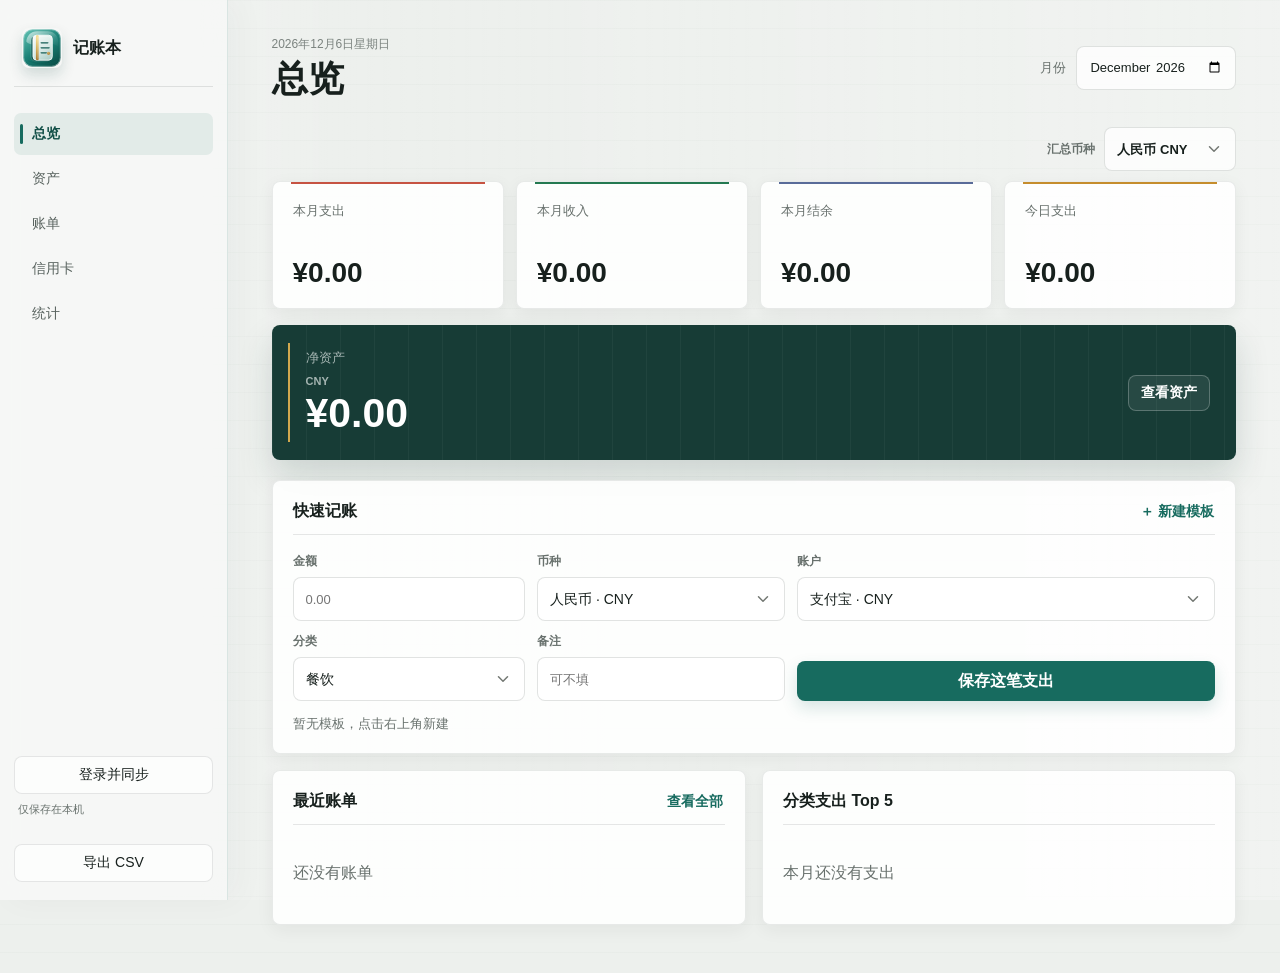
==== commit c9da4e83: "Add files via upload" ====
--- a/index.html
+++ b/index.html
@@ -4,9 +4,10 @@
     <meta charset="UTF-8" />
     <meta name="viewport" content="width=device-width, initial-scale=1.0" />
     <meta name="theme-color" content="#173c36" />
+    <meta name="application-version" content="3.1" />
     <title>记账本 - 个人记账</title>
     <link id="appFavicon" rel="icon" href="./assets/icons/app-logo.svg?v=3" type="image/svg+xml" />
-    <link rel="stylesheet" href="./styles.css?v=beauty-23" />
+    <link rel="stylesheet" href="./styles.css?v=beauty-32" />
   </head>
   <body>
     <div class="app-shell">
@@ -64,6 +65,12 @@
         </header>
 
         <section class="view active" id="dashboardView">
+          <div class="summary-currency-row">
+            <label class="summary-currency-control" for="dashboardSummaryCurrency">
+              <span>汇总币种</span>
+              <select id="dashboardSummaryCurrency" aria-label="总览汇总币种"></select>
+            </label>
+          </div>
           <div class="metric-grid">
             <article class="metric">
               <span>本月支出</span>
@@ -85,8 +92,8 @@
 
           <section class="dashboard-asset-summary">
             <div>
-              <span>总资产</span>
-              <div class="metric-currency-list" id="dashboardTotalAssets" aria-live="polite"></div>
+              <span>净资产</span>
+              <div class="metric-currency-list" id="dashboardNetAssets" aria-live="polite"></div>
             </div>
             <button class="link-button" data-view-jump="assets" type="button">查看资产</button>
           </section>
@@ -147,7 +154,7 @@
                     <span class="action-icon trash-icon" aria-hidden="true"></span>
                   </button>
                   <button class="secondary-button" id="cancelQuickTemplate" type="button">取消</button>
-                  <button class="primary-button" type="submit">保存模板</button>
+                  <button class="primary-button" id="quickTemplateSubmit" type="submit">保存模板</button>
                 </div>
               </form>
               <div class="template-row" id="templateRow"></div>
@@ -175,10 +182,10 @@
           <section class="asset-summary">
             <div class="asset-summary-main">
               <div class="asset-summary-mode-row">
-                <span id="assetValueLabel">总资产</span>
+                <span id="assetValueLabel">净资产</span>
                 <div class="asset-value-switch asset-value-switch-dark" role="group" aria-label="资产金额口径">
-                  <button class="asset-value-button active" type="button" data-assets-value-mode="total" aria-pressed="true">总资产</button>
-                  <button class="asset-value-button" type="button" data-assets-value-mode="net" aria-pressed="false">净资产</button>
+                  <button class="asset-value-button" type="button" data-assets-value-mode="total" aria-pressed="false">总资产</button>
+                  <button class="asset-value-button active" type="button" data-assets-value-mode="net" aria-pressed="true">净资产</button>
                 </div>
               </div>
               <div class="asset-total-list" id="totalAssets" aria-live="polite"></div>
@@ -190,7 +197,7 @@
             <div class="panel-heading">
               <div>
                 <h2>我的钱包</h2>
-                <span class="panel-note" id="includedAccountCount">0 个计入总资产</span>
+                <span class="panel-note" id="includedAccountCount">0 个计入资产统计</span>
               </div>
               <button class="primary-button" id="openAccountModal" type="button">新增钱包</button>
             </div>
@@ -235,6 +242,12 @@
                 日期
                 <input name="date" type="datetime-local" required />
               </label>
+              <label class="credit-bill-period-field" hidden>
+                信用卡账期
+                <select name="creditBillMonth">
+                  <option value="">按交易日期自动归期</option>
+                </select>
+              </label>
               <label>
                 标签
                 <input name="tags" type="text" placeholder="用逗号分隔" />
@@ -260,7 +273,8 @@
             </div>
             <div class="form-actions">
               <button class="secondary-button" id="resetTransaction" type="button">清空</button>
-              <button class="primary-button" type="submit">保存账单</button>
+              <button class="secondary-button" id="cancelTransactionEdit" type="button" hidden>取消修改</button>
+              <button class="primary-button" id="transactionSubmit" type="submit">保存账单</button>
             </div>
           </form>
         </section>
@@ -280,6 +294,12 @@
               </select>
               <select id="categoryFilter"></select>
               <select id="accountFilter"></select>
+            </div>
+            <div class="summary-currency-row bill-summary-currency-row">
+              <label class="summary-currency-control" for="billSummaryCurrency">
+                <span>汇总币种</span>
+                <select id="billSummaryCurrency" aria-label="账单汇总币种"></select>
+              </label>
             </div>
             <div class="bill-summary" id="billSummary"></div>
             <div class="bulk-toolbar" id="bulkToolbar">
@@ -399,7 +419,8 @@
               </div>
               <div class="form-actions category-form-actions">
                 <button class="secondary-button" id="resetCategory" type="button">清空</button>
-                <button class="primary-button" type="submit">保存分类</button>
+                <button class="secondary-button" id="cancelCategoryEdit" type="button" hidden>取消修改</button>
+                <button class="primary-button" id="categorySubmit" type="submit">保存分类</button>
               </div>
             </form>
             <div class="panel">
@@ -421,15 +442,15 @@
             <div class="stats-period-controls">
               <label class="stats-period-field" data-stats-period="week" hidden>
                 <span>所在周</span>
-                <input id="statsWeekDate" type="date" />
+                <input class="stats-date-control" id="statsWeekDate" type="date" />
               </label>
               <label class="stats-period-field" data-stats-period="month">
                 <span>月份</span>
-                <input id="statsMonthValue" type="month" />
+                <input class="stats-date-control" id="statsMonthValue" type="month" />
               </label>
               <label class="stats-period-field" data-stats-period="year" hidden>
                 <span>年份</span>
-                <input id="statsYearValue" type="number" min="2000" max="2100" step="1" inputmode="numeric" />
+                <select class="stats-date-control" id="statsYearValue" aria-label="选择年报年份"></select>
               </label>
               <label class="stats-currency-field" for="statsCurrency">
                 <span>统计币种</span>
@@ -537,6 +558,7 @@
                 <button class="link-button" id="addAccountBalance" type="button">＋ 添加币种</button>
               </div>
               <div class="balance-row-list" id="accountBalanceRows"></div>
+              <p class="account-balance-hint" id="creditOpeningDebtHint" hidden>新增信用卡时，填写的欠款将自动记为本期“其他”支出。</p>
             </div>
             <div class="credit-card-fields" id="creditCardFields" hidden>
               <label>
@@ -554,12 +576,12 @@
             </div>
             <label class="checkbox-line">
               <input name="includeInAssets" type="checkbox" checked />
-              计入总资产
+              计入资产统计
             </label>
           </div>
           <div class="modal-actions">
             <button class="secondary-button" id="cancelAccountModal" type="button">取消</button>
-            <button class="primary-button" type="submit">保存钱包</button>
+            <button class="primary-button" id="accountSubmit" type="submit">保存钱包</button>
           </div>
         </form>
       </section>
@@ -596,6 +618,7 @@
 
     <div class="toast" id="toast" role="status" aria-live="polite"></div>
     <script src="./assets/vendor/supabase.js?v=1"></script>
-    <script src="./app.js?v=beauty-25"></script>
+    <script src="./mock-data.js?v=1"></script>
+    <script src="./app.js?v=beauty-40"></script>
   </body>
 </html>
--- a/styles.css
+++ b/styles.css
@@ -189,6 +189,13 @@
   justify-self: start;
 }
 
+.account-balance-hint {
+  margin: 8px 0 0;
+  color: var(--muted);
+  font-size: 12px;
+  line-height: 1.5;
+}
+
 .sync-status {
   min-height: 16px;
   padding: 0 4px;
@@ -681,8 +688,39 @@
   gap: 5px;
 }
 
-.stats-period-field input {
+.stats-period-field input,
+.stats-period-field select {
   width: 170px;
+}
+
+.stats-period-field .stats-date-control {
+  height: 44px;
+  min-height: 44px;
+  padding: 10px 42px 10px 12px;
+  border: 1px solid var(--line);
+  border-radius: 8px;
+  background-color: rgba(255, 255, 255, 0.78);
+  background-image: url("data:image/svg+xml,%3Csvg xmlns='http://www.w3.org/2000/svg' width='18' height='18' viewBox='0 0 24 24' fill='none' stroke='%23737873' stroke-width='1.8' stroke-linecap='round' stroke-linejoin='round'%3E%3Crect x='3' y='5' width='18' height='16' rx='2'/%3E%3Cpath d='M16 3v4M8 3v4M3 10h18'/%3E%3C/svg%3E");
+  background-repeat: no-repeat;
+  background-position: right 13px center;
+  background-size: 18px 18px;
+  color: var(--text);
+  font-variant-numeric: tabular-nums;
+  line-height: 1.2;
+}
+
+.stats-period-field select.stats-date-control {
+  -webkit-appearance: none;
+  appearance: none;
+}
+
+.stats-period-field input.stats-date-control::-webkit-calendar-picker-indicator {
+  width: 18px;
+  height: 18px;
+  margin: 0;
+  padding: 0;
+  cursor: pointer;
+  opacity: 0;
 }
 
 .stats-currency-field select {
@@ -1102,6 +1140,42 @@
 
 .item-main {
   min-width: 0;
+}
+
+.tag-pill-list {
+  display: flex;
+  min-width: 0;
+  flex-wrap: wrap;
+  align-items: center;
+  gap: 5px;
+  margin-top: 5px;
+  overflow: visible;
+}
+
+.item-main .tag-pill {
+  display: inline-flex;
+  width: fit-content;
+  max-width: min(100%, 180px);
+  min-width: 0;
+  align-items: center;
+  padding: 3px 9px;
+  overflow: hidden;
+  border: 1px solid rgba(23, 107, 95, 0.18);
+  border-radius: 999px;
+  color: #315f58;
+  background: rgba(23, 107, 95, 0.065);
+  font-size: 12px;
+  font-weight: 590;
+  line-height: 1.2;
+  text-overflow: ellipsis;
+  white-space: nowrap;
+}
+
+.item-main .tag-empty {
+  display: block;
+  margin-top: 4px;
+  color: var(--muted);
+  font-size: 12px;
 }
 
 .item-main strong,
@@ -2047,6 +2121,7 @@
   }
 
   .stats-period-field input,
+  .stats-period-field select,
   .stats-currency-field select {
     width: 100%;
     min-width: 0;
@@ -2889,9 +2964,40 @@
     opacity: 1;
   }
 
-  .cloud-account,
   .sidebar > #exportCsv {
     display: none;
+  }
+
+  .cloud-account {
+    display: grid;
+    width: 100%;
+    min-width: 0;
+    margin-top: 0;
+    gap: 6px;
+  }
+
+  .cloud-user {
+    display: flex;
+    align-items: center;
+    justify-content: space-between;
+    min-width: 0;
+    gap: 10px;
+    padding: 8px 10px;
+  }
+
+  .cloud-user-email {
+    min-width: 0;
+  }
+
+  .cloud-user .link-button {
+    flex: 0 0 auto;
+    justify-self: auto;
+    white-space: nowrap;
+  }
+
+  .cloud-account .sync-status {
+    padding: 0 2px;
+    font-size: 12px;
   }
 
   .main-content {
@@ -2905,8 +3011,41 @@
     margin-bottom: 20px;
   }
 
+  .topbar > * {
+    min-width: 0;
+    max-width: 100%;
+  }
+
   .month-control {
-    grid-template-columns: auto minmax(0, 1fr);
+    grid-template-columns: minmax(0, 1fr);
+    width: 100%;
+    min-width: 0;
+    max-width: 100%;
+    overflow: hidden;
+  }
+
+  input[type="month"] {
+    display: block;
+    width: 100%;
+    width: -webkit-fill-available;
+    height: 44px;
+    min-height: 44px;
+    min-width: 0;
+    max-width: 100%;
+    box-sizing: border-box;
+    inline-size: -webkit-fill-available;
+    min-inline-size: 0;
+    max-inline-size: 100%;
+    overflow: hidden;
+    line-height: normal;
+  }
+
+  input[type="month"]::-webkit-date-and-time-value {
+    display: block;
+    width: 100%;
+    min-width: 0;
+    padding: 0;
+    text-align: left;
   }
 
   h1 {
@@ -3352,3 +3491,293 @@
     min-width: 0;
   }
 }
+
+/* 3.1 interaction polish: crisp feedback with restrained, interruptible motion. */
+:root {
+  --ease-out-ui: cubic-bezier(0.23, 1, 0.32, 1);
+  --ease-in-out-ui: cubic-bezier(0.77, 0, 0.175, 1);
+  --press-duration: 140ms;
+  --enter-duration: 200ms;
+  --focus-ring: 0 0 0 3px rgba(23, 107, 95, 0.14);
+}
+
+button,
+[role="button"] {
+  -webkit-tap-highlight-color: transparent;
+  touch-action: manipulation;
+}
+
+.primary-button,
+.secondary-button,
+.ghost-button,
+.link-button,
+.icon-button,
+.chip,
+.segment,
+.nav-tab,
+.logo-option,
+.category-icon-option,
+.asset-value-button,
+.stats-mode-button,
+.modal-close,
+.brand-mark {
+  transform: translateZ(0) scale(1);
+  transition:
+    transform var(--press-duration) var(--ease-out-ui),
+    color 160ms ease,
+    background-color 160ms ease,
+    border-color 160ms ease,
+    box-shadow 180ms ease;
+}
+
+.primary-button:active,
+.secondary-button:active,
+.ghost-button:active,
+.link-button:active,
+.chip:active,
+.segment:active,
+.nav-tab:active,
+.logo-option:active,
+.category-icon-option:active,
+.asset-value-button:active,
+.stats-mode-button:active {
+  transform: translateZ(0) scale(0.97);
+}
+
+.icon-button:active,
+.modal-close:active,
+.brand-mark:active {
+  transform: translateZ(0) scale(0.94);
+}
+
+button:disabled,
+button:disabled:active {
+  cursor: not-allowed;
+  transform: none;
+}
+
+button:focus-visible,
+input:focus-visible,
+select:focus-visible,
+textarea:focus-visible,
+[role="button"]:focus-visible {
+  outline: 2px solid rgba(23, 107, 95, 0.5);
+  outline-offset: 2px;
+}
+
+input,
+select,
+textarea {
+  transition:
+    border-color 160ms ease,
+    background-color 160ms ease,
+    box-shadow 180ms var(--ease-out-ui);
+}
+
+input:focus,
+select:focus,
+textarea:focus {
+  box-shadow: var(--focus-ring);
+}
+
+.nav-tab::before {
+  height: 20px;
+  transform: translateY(-50%) scaleY(0);
+  transform-origin: center;
+  opacity: 0;
+  transition:
+    transform 180ms var(--ease-out-ui),
+    opacity 120ms ease;
+}
+
+.nav-tab.active::before {
+  height: 20px;
+  transform: translateY(-50%) scaleY(1);
+  opacity: 1;
+}
+
+.segment {
+  position: relative;
+  isolation: isolate;
+}
+
+.segment.active {
+  box-shadow:
+    0 1px 2px rgba(24, 44, 36, 0.08),
+    0 4px 12px rgba(24, 44, 36, 0.08),
+    inset 0 1px 0 rgba(255, 255, 255, 0.88);
+}
+
+.modal-backdrop:not([hidden]) {
+  opacity: 1;
+  transition: opacity 180ms var(--ease-out-ui);
+}
+
+.modal-backdrop:not([hidden]) .modal-dialog {
+  opacity: 1;
+  transform: translateY(0) scale(1);
+  transform-origin: center;
+  transition:
+    transform var(--enter-duration) var(--ease-out-ui),
+    opacity 160ms ease;
+}
+
+.logo-picker-menu:not([hidden]) {
+  opacity: 1;
+  transform: translateY(0) scale(1);
+  transform-origin: 22px 0;
+  transition:
+    transform 170ms var(--ease-out-ui),
+    opacity 140ms ease;
+}
+
+@starting-style {
+  .modal-backdrop:not([hidden]) {
+    opacity: 0;
+  }
+
+  .modal-backdrop:not([hidden]) .modal-dialog {
+    opacity: 0;
+    transform: translateY(8px) scale(0.98);
+  }
+
+  .logo-picker-menu:not([hidden]) {
+    opacity: 0;
+    transform: translateY(-4px) scale(0.97);
+  }
+}
+
+.toast {
+  transition:
+    transform 220ms var(--ease-out-ui),
+    opacity 160ms ease;
+  will-change: transform, opacity;
+}
+
+@media (prefers-reduced-motion: no-preference) {
+  .view.active {
+    animation-duration: 160ms;
+    animation-timing-function: var(--ease-out-ui);
+  }
+
+  @keyframes ledger-view-in {
+    from { opacity: 0; transform: translateY(2px); }
+    to { opacity: 1; transform: translateY(0); }
+  }
+}
+
+@media (hover: hover) and (pointer: fine) {
+  .primary-button:hover {
+    box-shadow: 0 9px 20px rgba(23, 107, 95, 0.21);
+  }
+
+  .secondary-button:hover,
+  .ghost-button:hover {
+    border-color: rgba(23, 107, 95, 0.18);
+    background-color: rgba(23, 107, 95, 0.07);
+  }
+
+  .icon-button:hover,
+  .modal-close:hover {
+    background-color: rgba(23, 107, 95, 0.09);
+  }
+}
+
+@media (max-width: 760px) {
+  .nav-tab::before,
+  .nav-tab.active::before {
+    right: 12px;
+    bottom: 2px;
+    left: 12px;
+    width: auto;
+    height: 2px;
+    transform: scaleX(0);
+    transform-origin: center;
+  }
+
+  .nav-tab.active::before {
+    transform: scaleX(1);
+  }
+
+  .modal-backdrop {
+    align-items: end;
+    padding: 12px;
+  }
+
+  .modal-dialog {
+    width: 100%;
+    max-height: calc(100dvh - 24px);
+  }
+
+  @starting-style {
+    .modal-backdrop:not([hidden]) .modal-dialog {
+      opacity: 0;
+      transform: translateY(18px) scale(0.99);
+    }
+  }
+}
+
+@media (prefers-reduced-motion: reduce) {
+  .view.active {
+    animation: none;
+  }
+
+  .modal-backdrop,
+  .modal-dialog,
+  .logo-picker-menu,
+  .toast,
+  .nav-tab::before,
+  .primary-button,
+  .secondary-button,
+  .ghost-button,
+  .link-button,
+  .icon-button,
+  .chip,
+  .segment,
+  .nav-tab,
+  .logo-option,
+  .category-icon-option {
+    transition-duration: 0.01ms;
+  }
+}
+
+/* Keep multi-currency summaries compact: one shared reporting currency at a time. */
+.summary-currency-row {
+  display: flex;
+  justify-content: flex-end;
+  min-height: 36px;
+  margin-bottom: 10px;
+}
+
+.summary-currency-control {
+  display: inline-flex;
+  align-items: center;
+  gap: 9px;
+  color: var(--muted);
+  font-size: 12px;
+  font-weight: 600;
+}
+
+.summary-currency-control select {
+  width: auto;
+  min-width: 132px;
+  min-height: 36px;
+  padding-top: 6px;
+  padding-bottom: 6px;
+  font-size: 13px;
+}
+
+.bill-summary-currency-row {
+  margin-top: 2px;
+}
+
+@media (max-width: 760px) {
+  .summary-currency-control {
+    width: 100%;
+  }
+
+  .summary-currency-control select {
+    flex: 1;
+    min-width: 0;
+  }
+}
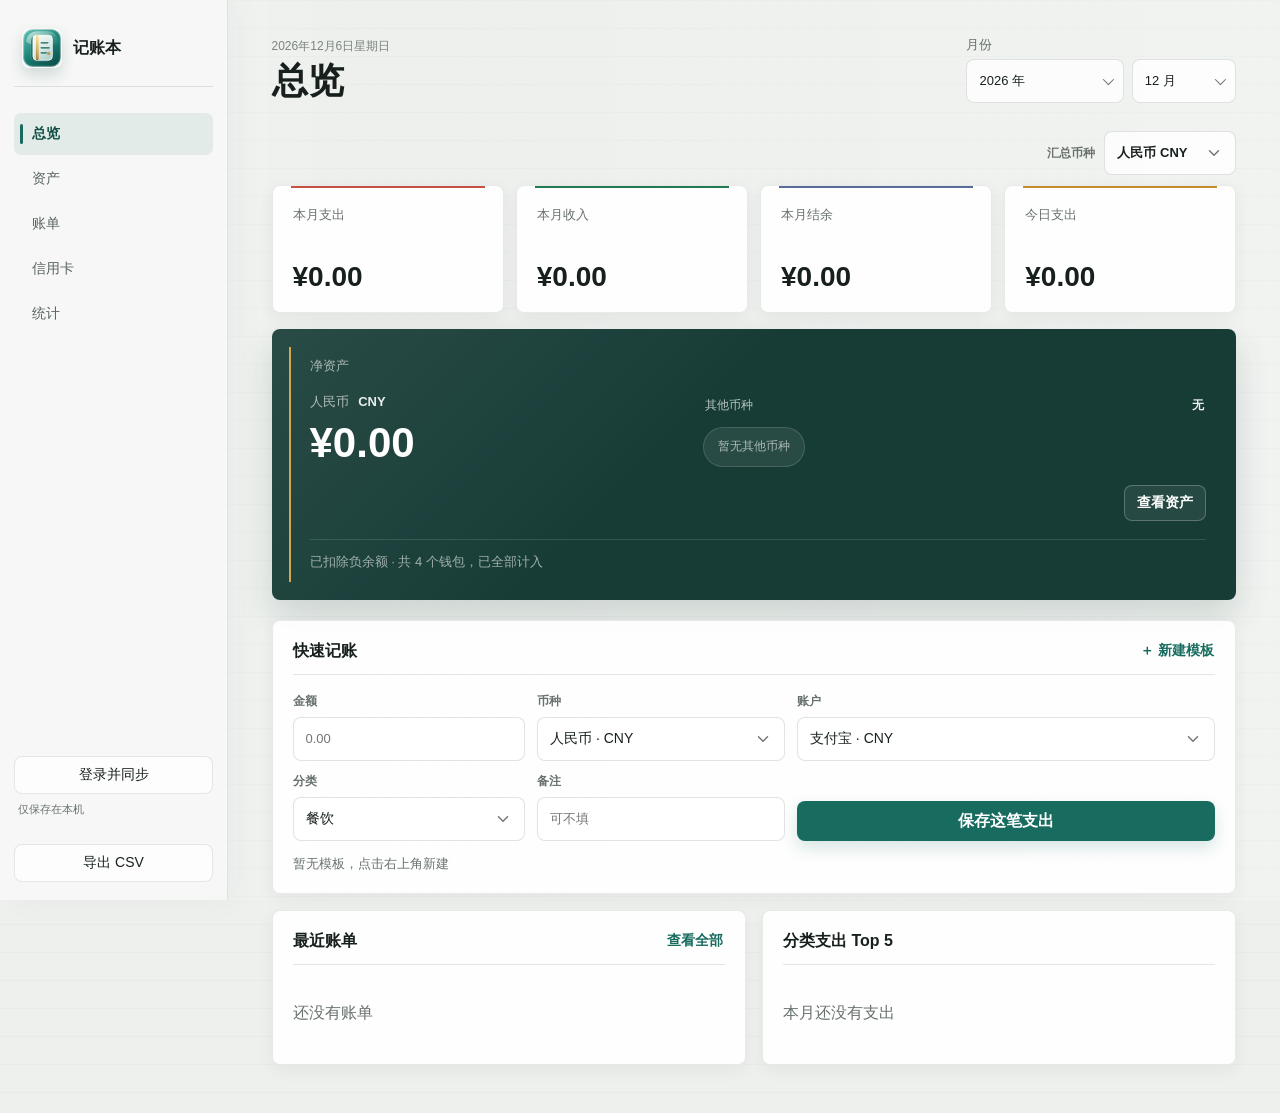
==== commit ea24ff02: "Add files via upload" ====
--- a/index.html
+++ b/index.html
@@ -7,7 +7,7 @@
     <meta name="application-version" content="3.1" />
     <title>记账本 - 个人记账</title>
     <link id="appFavicon" rel="icon" href="./assets/icons/app-logo.svg?v=3" type="image/svg+xml" />
-    <link rel="stylesheet" href="./styles.css?v=beauty-32" />
+    <link rel="stylesheet" href="./styles.css?v=beauty-59" />
   </head>
   <body>
     <div class="app-shell">
@@ -60,7 +60,8 @@
           </div>
           <div class="month-control">
             <label for="monthPicker">月份</label>
-            <input id="monthPicker" type="month" />
+            <input id="monthPicker" type="hidden" />
+            <div class="period-cascade" data-period-target="monthPicker" data-period-kind="month" aria-label="选择账本月份"></div>
           </div>
         </header>
 
@@ -96,6 +97,7 @@
               <div class="metric-currency-list" id="dashboardNetAssets" aria-live="polite"></div>
             </div>
             <button class="link-button" data-view-jump="assets" type="button">查看资产</button>
+            <p id="dashboardAssetSummary">已扣除负余额 · 共 0 个钱包</p>
           </section>
 
           <div class="content-grid">
@@ -240,13 +242,13 @@
               </label>
               <label>
                 日期
-                <input name="date" type="datetime-local" required />
+                <input id="transactionDate" name="date" type="hidden" required />
+                <div class="period-cascade period-cascade-datetime" data-period-target="transactionDate" data-period-kind="datetime" aria-label="选择交易日期和时间"></div>
               </label>
               <label class="credit-bill-period-field" hidden>
                 信用卡账期
-                <select name="creditBillMonth">
-                  <option value="">按交易日期自动归期</option>
-                </select>
+                <input id="transactionCreditBillMonth" name="creditBillMonth" type="hidden" />
+                <div class="period-cascade" data-period-target="transactionCreditBillMonth" data-period-kind="month"></div>
               </label>
               <label>
                 标签
@@ -267,7 +269,8 @@
                 </label>
                 <label>
                   首期日期
-                  <input name="installmentStartDate" type="date" />
+                  <input id="installmentStartDate" name="installmentStartDate" type="hidden" />
+                  <div class="period-cascade period-cascade-date" data-period-target="installmentStartDate" data-period-kind="date" aria-label="选择首期日期"></div>
                 </label>
               </div>
             </div>
@@ -356,7 +359,8 @@
                   </div>
                   <label class="credit-period-picker">
                     账单期
-                    <input id="creditBillMonth" type="month" />
+                    <input id="creditBillMonth" type="hidden" />
+                    <div class="period-cascade" data-period-target="creditBillMonth" data-period-kind="month" aria-label="选择信用卡账单期"></div>
                   </label>
                 </div>
                 <div class="bill-list" id="creditBillList"></div>
@@ -442,15 +446,18 @@
             <div class="stats-period-controls">
               <label class="stats-period-field" data-stats-period="week" hidden>
                 <span>所在周</span>
-                <input class="stats-date-control" id="statsWeekDate" type="date" />
+                <input id="statsWeekDate" type="hidden" />
+                <div class="period-cascade period-cascade-date" data-period-target="statsWeekDate" data-period-kind="date" aria-label="选择周报日期"></div>
               </label>
               <label class="stats-period-field" data-stats-period="month">
                 <span>月份</span>
-                <input class="stats-date-control" id="statsMonthValue" type="month" />
+                <input id="statsMonthValue" type="hidden" />
+                <div class="period-cascade" data-period-target="statsMonthValue" data-period-kind="month" aria-label="选择月报月份"></div>
               </label>
               <label class="stats-period-field" data-stats-period="year" hidden>
                 <span>年份</span>
-                <select class="stats-date-control" id="statsYearValue" aria-label="选择年报年份"></select>
+                <input id="statsYearValue" type="hidden" />
+                <div class="period-cascade period-cascade-year" data-period-target="statsYearValue" data-period-kind="year" aria-label="选择年报年份"></div>
               </label>
               <label class="stats-currency-field" for="statsCurrency">
                 <span>统计币种</span>
@@ -459,44 +466,50 @@
             </div>
             <p class="stats-period-summary" id="statsPeriodSummary"></p>
           </div>
-          <div class="metric-grid">
-            <article class="metric">
-              <span>储蓄率</span>
-              <strong id="savingRate">0%</strong>
-            </article>
-            <article class="metric">
-              <span>最大支出分类</span>
-              <strong id="largestCategory">-</strong>
-            </article>
-            <article class="metric">
-              <span>最大单笔消费</span>
-              <strong id="largestExpense">¥0</strong>
-            </article>
-            <article class="metric">
-              <span id="statsDeltaLabel">比上月变化</span>
-              <strong id="monthDelta">¥0</strong>
-            </article>
-          </div>
-          <section class="panel stats-net-panel">
-            <div class="panel-heading stats-chart-heading">
-              <div>
-                <h2 id="statsAssetTrendTitle">净资产趋势</h2>
-                <p id="statsAssetTrendDescription">包含所选币种钱包的正负余额</p>
-              </div>
-              <div class="stats-asset-actions">
-                <div class="asset-value-switch" role="group" aria-label="趋势图资产口径">
-                  <button class="asset-value-button" type="button" data-stats-asset-mode="total" aria-pressed="false">总资产</button>
-                  <button class="asset-value-button active" type="button" data-stats-asset-mode="net" aria-pressed="true">净资产</button>
-                </div>
-                <div class="stats-chart-legend">
-                  <span><i class="legend-dot net"></i><span id="statsAssetEndLabel">期末净资产</span> <strong id="statsNetAssetCurrent">¥0</strong></span>
-                  <span>周期变化 <strong id="statsNetAssetChange">¥0</strong></span>
-                </div>
-              </div>
-            </div>
-            <div class="net-worth-chart" id="netWorthChart"></div>
-          </section>
-          <div class="content-grid">
+          <div class="stats-subnav" role="tablist" aria-label="统计分析">
+            <button class="stats-subnav-button active" type="button" data-stats-page="overview" aria-pressed="true">概览</button>
+            <button class="stats-subnav-button" type="button" data-stats-page="expense" aria-pressed="false">消费分析</button>
+            <button class="stats-subnav-button" type="button" data-stats-page="income" aria-pressed="false">收入分析</button>
+          </div>
+
+          <div class="stats-page active" data-stats-page-panel="overview">
+            <div class="metric-grid">
+              <article class="metric">
+                <span>储蓄率</span>
+                <strong id="savingRate">0%</strong>
+              </article>
+              <article class="metric">
+                <span>最大支出分类</span>
+                <strong id="largestCategory">-</strong>
+              </article>
+              <article class="metric">
+                <span>最大单笔消费</span>
+                <strong id="largestExpense">¥0</strong>
+              </article>
+              <article class="metric">
+                <span id="statsDeltaLabel">比上月变化</span>
+                <strong id="monthDelta">¥0</strong>
+              </article>
+            </div>
+            <section class="panel stats-net-panel">
+              <div class="panel-heading stats-chart-heading">
+                <div>
+                  <h2 id="statsAssetTrendTitle">净资产趋势</h2>
+                  <p id="statsAssetTrendDescription">包含所选币种钱包的正负余额</p>
+                </div>
+                <div class="stats-asset-actions">
+                  <div class="asset-value-switch" role="group" aria-label="趋势图资产口径">
+                    <button class="asset-value-button" type="button" data-stats-asset-mode="total" aria-pressed="false">总资产</button>
+                    <button class="asset-value-button active" type="button" data-stats-asset-mode="net" aria-pressed="true">净资产</button>
+                  </div>
+                  <div class="stats-chart-legend">
+                    <span><i class="legend-dot net"></i><span id="statsAssetEndLabel">期末净资产</span> <strong id="statsNetAssetCurrent">¥0</strong></span>
+                    <span>周期变化 <strong id="statsNetAssetChange">¥0</strong></span>
+                  </div>
+                </div>
+              </div>
+              <div class="net-worth-chart" id="netWorthChart"></div>
+            </section>
             <section class="panel">
               <div class="panel-heading stats-chart-heading">
                 <h2 id="statsTrendTitle">本月每日收支</h2>
@@ -507,13 +520,146 @@
               </div>
               <div class="cashflow-chart" id="dailyChart"></div>
             </section>
+          </div>
+
+          <div class="stats-page" data-stats-page-panel="expense" hidden>
+            <details class="stats-inline-filter">
+              <summary>筛选统计数据</summary>
+              <div class="stats-filter-grid">
+                <section>
+                  <h3>排除分类</h3>
+                  <div class="stats-filter-list" data-stats-category-filters="expense"></div>
+                </section>
+                <section>
+                  <h3>排除标签</h3>
+                  <div class="stats-tag-filter-row">
+                    <input data-stats-tag-filter-input type="text" placeholder="输入标签后回车" />
+                    <button class="secondary-button" data-add-stats-tag-filter type="button">添加</button>
+                  </div>
+                  <div class="stats-filter-tags" data-stats-tag-filters></div>
+                </section>
+              </div>
+              <button class="secondary-button stats-filter-reset" data-reset-stats-filters type="button">清空筛选</button>
+            </details>
+            <div class="metric-grid analysis-metric-grid">
+              <article class="metric">
+                <span>本期支出</span>
+                <strong id="expenseAnalysisTotal">¥0</strong>
+              </article>
+              <article class="metric">
+                <span>最大支出分类</span>
+                <strong id="expenseAnalysisTopCategory">-</strong>
+              </article>
+              <article class="metric">
+                <span>固定支出</span>
+                <strong id="expenseAnalysisFixed">¥0</strong>
+              </article>
+              <article class="metric">
+                <span>支出笔数</span>
+                <strong id="expenseAnalysisTags">0 笔</strong>
+              </article>
+            </div>
             <section class="panel">
               <div class="panel-heading">
-                <h2>分类占比</h2>
+                <h2>支出分类占比</h2>
               </div>
               <div class="donut-area">
                 <div class="donut" id="categoryDonut"></div>
                 <div class="rank-list" id="categoryShare"></div>
+              </div>
+            </section>
+            <section class="panel spending-analysis-panel">
+              <div class="panel-heading">
+                <div>
+                  <h2>消费分析</h2>
+                  <span class="panel-note">从分类、标签和固定支出查看资金流向</span>
+                </div>
+              </div>
+              <div class="spending-insight" id="spendingInsight">本期还没有足够的支出数据</div>
+              <div class="spending-analysis-grid">
+                <section class="spending-analysis-card">
+                  <h3>支出流向</h3>
+                  <div class="flow-list" id="spendingFlowList"></div>
+                </section>
+                <section class="spending-analysis-card">
+                  <h3>标签排行</h3>
+                  <div class="flow-list" id="tagFlowList"></div>
+                </section>
+                <section class="spending-analysis-card">
+                  <h3>固定支出</h3>
+                  <div class="flow-list" id="fixedExpenseList"></div>
+                </section>
+              </div>
+            </section>
+          </div>
+
+          <div class="stats-page" data-stats-page-panel="income" hidden>
+            <details class="stats-inline-filter">
+              <summary>筛选统计数据</summary>
+              <div class="stats-filter-grid">
+                <section>
+                  <h3>排除分类</h3>
+                  <div class="stats-filter-list" data-stats-category-filters="income"></div>
+                </section>
+                <section>
+                  <h3>排除标签</h3>
+                  <div class="stats-tag-filter-row">
+                    <input data-stats-tag-filter-input type="text" placeholder="输入标签后回车" />
+                    <button class="secondary-button" data-add-stats-tag-filter type="button">添加</button>
+                  </div>
+                  <div class="stats-filter-tags" data-stats-tag-filters></div>
+                </section>
+              </div>
+              <button class="secondary-button stats-filter-reset" data-reset-stats-filters type="button">清空筛选</button>
+            </details>
+            <div class="metric-grid analysis-metric-grid income-analysis-metric-grid">
+              <article class="metric">
+                <span>本期收入</span>
+                <strong id="incomeAnalysisTotal">¥0</strong>
+              </article>
+              <article class="metric">
+                <span>最大收入来源</span>
+                <strong id="incomeAnalysisTopCategory">-</strong>
+              </article>
+              <article class="metric">
+                <span>稳定收入</span>
+                <strong id="incomeAnalysisStable">¥0</strong>
+              </article>
+              <article class="metric">
+                <span>收入笔数</span>
+                <strong id="incomeAnalysisCount">0 笔</strong>
+              </article>
+            </div>
+            <section class="panel">
+              <div class="panel-heading">
+                <h2>收入分类占比</h2>
+              </div>
+              <div class="donut-area">
+                <div class="donut income-donut" id="incomeDonut"></div>
+                <div class="rank-list" id="incomeShare"></div>
+              </div>
+            </section>
+            <section class="panel spending-analysis-panel">
+              <div class="panel-heading">
+                <div>
+                  <h2>收入分析</h2>
+                  <span class="panel-note">从来源、标签和稳定收入查看资金进入方式</span>
+                </div>
+              </div>
+              <div class="spending-insight income-insight" id="incomeInsight">本期还没有足够的收入数据</div>
+              <div class="spending-analysis-grid">
+                <section class="spending-analysis-card">
+                  <h3>收入来源</h3>
+                  <div class="flow-list" id="incomeFlowList"></div>
+                </section>
+                <section class="spending-analysis-card">
+                  <h3>标签排行</h3>
+                  <div class="flow-list" id="incomeTagFlowList"></div>
+                </section>
+                <section class="spending-analysis-card">
+                  <h3>稳定收入</h3>
+                  <div class="flow-list" id="stableIncomeList"></div>
+                </section>
               </div>
             </section>
           </div>
@@ -619,6 +765,6 @@
     <div class="toast" id="toast" role="status" aria-live="polite"></div>
     <script src="./assets/vendor/supabase.js?v=1"></script>
     <script src="./mock-data.js?v=1"></script>
-    <script src="./app.js?v=beauty-40"></script>
+    <script src="./app.js?v=beauty-62"></script>
   </body>
 </html>
--- a/styles.css
+++ b/styles.css
@@ -410,6 +410,35 @@
   align-self: end;
 }
 
+.analysis-metric-grid {
+  grid-template-columns: repeat(4, minmax(0, 1fr));
+  gap: 12px;
+  margin-bottom: 16px;
+}
+
+.analysis-metric-grid .metric {
+  min-height: 112px;
+  padding: 16px;
+}
+
+.analysis-metric-grid .metric strong {
+  font-size: 24px;
+}
+
+.analysis-metric-grid .metric::after {
+  content: "";
+  position: absolute;
+  top: 0;
+  right: 18px;
+  left: 18px;
+  height: 2px;
+  background: #c58d2d;
+}
+
+.income-analysis-metric-grid .metric::after {
+  background: #4d7585;
+}
+
 .dashboard-asset-summary {
   display: flex;
   align-items: flex-end;
@@ -426,6 +455,7 @@
 .dashboard-asset-summary > div {
   display: grid;
   gap: 8px;
+  flex: 1;
   min-width: 0;
 }
 
@@ -437,8 +467,10 @@
 
 .metric-currency-list {
   display: grid;
-  align-self: end;
-  gap: 6px;
+  grid-template-columns: minmax(240px, 0.9fr) minmax(260px, 1.1fr);
+  align-items: end;
+  gap: 18px;
+  width: 100%;
   min-width: 0;
 }
 
@@ -475,6 +507,78 @@
 .metric-currency-item.is-primary strong {
   font-size: 27px;
   text-align: left;
+}
+
+.dashboard-asset-primary {
+  display: grid;
+  gap: 7px;
+  min-width: 0;
+}
+
+.dashboard-asset-primary span {
+  color: rgba(244, 249, 247, 0.64);
+  font-size: 12px;
+}
+
+.dashboard-asset-primary span b {
+  margin-left: 5px;
+  color: rgba(244, 249, 247, 0.88);
+  font-weight: 700;
+}
+
+.dashboard-asset-primary strong {
+  color: #fff;
+  font-size: clamp(30px, 3.1vw, 42px);
+  line-height: 1;
+  font-weight: 720;
+  font-variant-numeric: tabular-nums;
+  overflow-wrap: anywhere;
+}
+
+.dashboard-asset-secondary {
+  display: grid;
+  grid-template-columns: repeat(3, minmax(0, 1fr));
+  gap: 8px;
+  min-width: 0;
+}
+
+.dashboard-asset-pill,
+.dashboard-asset-empty {
+  min-width: 0;
+  border: 1px solid rgba(255, 255, 255, 0.14);
+  border-radius: 999px;
+  background: rgba(255, 255, 255, 0.08);
+  backdrop-filter: blur(14px);
+}
+
+.dashboard-asset-pill {
+  display: grid;
+  gap: 3px;
+  padding: 9px 11px;
+}
+
+.dashboard-asset-pill span {
+  color: rgba(244, 249, 247, 0.62);
+  font-size: 11px;
+  font-weight: 700;
+}
+
+.dashboard-asset-pill strong {
+  color: #fff;
+  font-size: 14px;
+  line-height: 1.12;
+  font-weight: 700;
+  font-variant-numeric: tabular-nums;
+  overflow-wrap: anywhere;
+}
+
+.dashboard-asset-empty {
+  display: inline-flex;
+  align-items: center;
+  min-height: 38px;
+  padding: 0 14px;
+  color: rgba(244, 249, 247, 0.62);
+  font-size: 12px;
 }
 
 .asset-summary {
@@ -493,6 +597,7 @@
 .asset-summary-main {
   display: grid;
   gap: 8px;
+  flex: 1;
   min-width: 0;
 }
 
@@ -723,6 +828,18 @@
   opacity: 0;
 }
 
+.stats-period-field[data-stats-period="month"] input.stats-date-control {
+  padding-right: 12px;
+  background-image: none;
+}
+
+.stats-period-field[data-stats-period="month"] input.stats-date-control::-webkit-calendar-picker-indicator {
+  width: auto;
+  height: auto;
+  cursor: pointer;
+  opacity: 1;
+}
+
 .stats-currency-field select {
   min-width: 150px;
 }
@@ -732,6 +849,97 @@
   margin: -4px 2px 0;
   color: var(--muted);
   font-size: 12px;
+}
+
+.stats-subnav {
+  display: grid;
+  grid-template-columns: repeat(3, minmax(0, 1fr));
+  gap: 6px;
+  margin: 0 0 18px;
+  padding: 4px;
+  border: 1px solid var(--line);
+  border-radius: 8px;
+  background: rgba(255, 255, 255, 0.58);
+}
+
+.stats-subnav-button {
+  min-height: 38px;
+  border: 0;
+  border-radius: 6px;
+  color: var(--muted);
+  background: transparent;
+  font: inherit;
+  font-size: 13px;
+  font-weight: 650;
+  white-space: nowrap;
+  cursor: pointer;
+}
+
+.stats-subnav-button.active {
+  color: #173c36;
+  background: #fff;
+  box-shadow: 0 1px 4px rgba(26, 36, 32, 0.1);
+}
+
+.stats-subnav-button:focus-visible {
+  outline: 2px solid var(--primary);
+  outline-offset: 1px;
+}
+
+.stats-page[hidden] {
+  display: none;
+}
+
+.stats-page.active {
+  animation: ledger-view-in 160ms ease both;
+}
+
+.stats-inline-filter {
+  margin: 0 0 14px;
+  padding: 0;
+  border: 1px solid rgba(23, 107, 95, 0.13);
+  border-radius: 8px;
+  background: rgba(255, 255, 255, 0.62);
+  overflow: hidden;
+}
+
+.stats-inline-filter > summary {
+  display: flex;
+  align-items: center;
+  justify-content: space-between;
+  min-height: 42px;
+  padding: 0 14px;
+  color: #176b5f;
+  font-size: 13px;
+  font-weight: 700;
+  list-style: none;
+  cursor: pointer;
+}
+
+.stats-inline-filter > summary::-webkit-details-marker {
+  display: none;
+}
+
+.stats-inline-filter > summary::after {
+  content: "";
+  width: 8px;
+  height: 8px;
+  border-right: 1.8px solid currentColor;
+  border-bottom: 1.8px solid currentColor;
+  transform: rotate(45deg) translateY(-2px);
+  transition: transform 160ms ease;
+}
+
+.stats-inline-filter[open] > summary::after {
+  transform: rotate(225deg) translateY(-2px);
+}
+
+.stats-inline-filter .stats-filter-grid {
+  padding: 0 14px 14px;
+}
+
+.stats-filter-reset {
+  margin: 0 14px 14px;
 }
 
 .content-grid.two-col {
@@ -1117,6 +1325,99 @@
 }
 
 .account-balance.is-negative {
+  color: var(--danger);
+}
+
+.account-balance-summary {
+  display: grid;
+  justify-items: end;
+  gap: 5px;
+  min-width: 148px;
+}
+
+.account-primary-balance {
+  display: grid;
+  justify-items: end;
+  gap: 2px;
+}
+
+.account-primary-balance > span,
+.account-single-currency {
+  color: var(--muted);
+  font-size: 11px;
+  line-height: 1.3;
+}
+
+.account-currency-details {
+  width: 100%;
+}
+
+.account-currency-details > summary {
+  display: flex;
+  align-items: center;
+  justify-content: flex-end;
+  gap: 6px;
+  min-height: 24px;
+  color: var(--primary);
+  font-size: 12px;
+  list-style: none;
+  cursor: pointer;
+}
+
+.account-currency-details > summary::-webkit-details-marker {
+  display: none;
+}
+
+.account-currency-chevron {
+  width: 7px;
+  height: 7px;
+  border-right: 1.5px solid currentColor;
+  border-bottom: 1.5px solid currentColor;
+  transform: rotate(45deg) translateY(-2px);
+  transition: transform 160ms ease;
+}
+
+.account-currency-details[open] .account-currency-chevron {
+  transform: rotate(225deg) translate(-1px, -1px);
+}
+
+.account-currency-breakdown {
+  display: grid;
+  gap: 7px;
+  margin-top: 6px;
+  padding: 9px 10px;
+  border: 1px solid var(--line);
+  border-radius: 7px;
+  background: rgba(244, 247, 245, 0.78);
+}
+
+.account-currency-row {
+  display: grid;
+  grid-template-columns: minmax(0, 1fr) auto;
+  align-items: baseline;
+  gap: 12px;
+  font-variant-numeric: tabular-nums;
+}
+
+.account-currency-row > span {
+  display: flex;
+  gap: 6px;
+  min-width: 0;
+  color: var(--muted);
+  font-size: 11px;
+}
+
+.account-currency-row > span b {
+  color: var(--text);
+  font-weight: 650;
+}
+
+.account-currency-row > strong {
+  font-size: 12px;
+  white-space: nowrap;
+}
+
+.account-currency-row > strong.is-negative {
   color: var(--danger);
 }
 
@@ -1848,6 +2149,55 @@
   stroke-width: 2.5;
 }
 
+.net-hover-group {
+  outline: none;
+}
+
+.net-hit-area {
+  fill: transparent;
+  cursor: crosshair;
+}
+
+.net-hover-group:hover .net-point,
+.net-hover-group:focus .net-point,
+.net-hover-group:focus-visible .net-point {
+  fill: #e8f4f1;
+  stroke-width: 3;
+}
+
+.net-tooltip {
+  opacity: 0;
+  pointer-events: none;
+  transition: opacity 140ms ease, transform 140ms ease;
+}
+
+.net-hover-group:hover .net-tooltip,
+.net-hover-group:focus .net-tooltip,
+.net-hover-group:focus-visible .net-tooltip {
+  opacity: 1;
+}
+
+.net-tooltip rect {
+  fill: rgba(23, 60, 54, 0.94);
+  stroke: rgba(255, 255, 255, 0.14);
+  stroke-width: 1;
+  filter: drop-shadow(0 8px 18px rgba(23, 60, 54, 0.2));
+}
+
+.net-tooltip-label,
+.net-tooltip-value {
+  fill: rgba(255, 255, 255, 0.7);
+  font-family: inherit;
+  font-size: 11px;
+}
+
+.net-tooltip-value {
+  fill: #fff;
+  font-size: 14px;
+  font-weight: 720;
+  font-variant-numeric: tabular-nums;
+}
+
 .net-axis-value,
 .net-axis-label,
 .net-point-value {
@@ -1936,6 +2286,200 @@
   white-space: nowrap;
 }
 
+.spending-analysis-panel {
+  margin-top: 18px;
+}
+
+.spending-insight {
+  margin-bottom: 16px;
+  padding: 14px 16px;
+  border: 1px solid rgba(23, 107, 95, 0.14);
+  border-radius: 8px;
+  color: #173c36;
+  background: rgba(23, 107, 95, 0.07);
+  font-size: 14px;
+  line-height: 1.55;
+}
+
+.income-insight {
+  border-color: rgba(77, 117, 133, 0.16);
+  color: #304f5b;
+  background: rgba(77, 117, 133, 0.08);
+}
+
+.spending-analysis-grid {
+  display: grid;
+  grid-template-columns: repeat(3, minmax(0, 1fr));
+  gap: 14px;
+}
+
+.spending-analysis-card {
+  min-width: 0;
+  padding: 14px;
+  border: 1px solid var(--line);
+  border-radius: 8px;
+  background: rgba(255, 255, 255, 0.58);
+}
+
+.spending-analysis-card h3 {
+  margin: 0 0 10px;
+  color: var(--text);
+  font-size: 14px;
+}
+
+.flow-list {
+  display: grid;
+  gap: 8px;
+}
+
+.flow-item {
+  display: grid;
+  grid-template-columns: auto minmax(0, 1fr) auto;
+  align-items: center;
+  gap: 10px;
+  min-width: 0;
+}
+
+.flow-main {
+  display: grid;
+  gap: 7px;
+  min-width: 0;
+}
+
+.flow-main > div {
+  display: flex;
+  align-items: baseline;
+  justify-content: space-between;
+  gap: 10px;
+  min-width: 0;
+}
+
+.flow-main strong {
+  min-width: 0;
+  overflow: hidden;
+  font-size: 13px;
+  text-overflow: ellipsis;
+  white-space: nowrap;
+}
+
+.flow-main span {
+  flex: 0 0 auto;
+  color: var(--muted);
+  font-size: 11px;
+}
+
+.flow-main i {
+  display: block;
+  width: 100%;
+  height: 5px;
+  border-radius: 999px;
+  background: rgba(23, 107, 95, 0.1);
+  overflow: hidden;
+}
+
+.flow-main i::before {
+  content: "";
+  display: block;
+  width: var(--flow-width);
+  height: 100%;
+  border-radius: inherit;
+  background: linear-gradient(90deg, #176b5f, #4d7585);
+}
+
+.flow-item > strong {
+  color: var(--text);
+  font-size: 13px;
+  font-variant-numeric: tabular-nums;
+  white-space: nowrap;
+}
+
+.flow-tag-marker {
+  display: inline-grid;
+  place-items: center;
+  width: 34px;
+  height: 34px;
+  border-radius: 8px;
+  color: #176b5f;
+  background: rgba(23, 107, 95, 0.1);
+  font-weight: 800;
+}
+
+.stats-filter-grid {
+  display: grid;
+  grid-template-columns: minmax(0, 1.2fr) minmax(260px, 0.8fr);
+  gap: 18px;
+}
+
+.stats-filter-grid h3 {
+  margin: 0 0 12px;
+  color: var(--text);
+  font-size: 14px;
+}
+
+.stats-filter-list {
+  display: grid;
+  grid-template-columns: repeat(2, minmax(0, 1fr));
+  gap: 8px;
+}
+
+.stats-filter-option {
+  display: grid;
+  grid-template-columns: auto auto minmax(0, 1fr);
+  align-items: center;
+  gap: 10px;
+  min-height: 46px;
+  padding: 7px 10px;
+  border: 1px solid var(--line);
+  border-radius: 8px;
+  background: rgba(255, 255, 255, 0.58);
+  color: var(--text);
+  font-size: 13px;
+}
+
+.stats-filter-option input {
+  width: 16px;
+  height: 16px;
+  accent-color: var(--primary);
+}
+
+.stats-filter-option span {
+  min-width: 0;
+  overflow: hidden;
+  text-overflow: ellipsis;
+  white-space: nowrap;
+}
+
+.stats-filter-option b {
+  color: var(--muted);
+  font-size: 11px;
+  font-weight: 600;
+}
+
+.stats-tag-filter-row {
+  display: grid;
+  grid-template-columns: minmax(0, 1fr) auto;
+  gap: 8px;
+  margin-bottom: 12px;
+}
+
+.stats-filter-tags {
+  display: flex;
+  flex-wrap: wrap;
+  gap: 8px;
+}
+
+.stats-filter-tag {
+  min-height: 32px;
+  padding: 0 11px;
+  border: 1px solid rgba(23, 107, 95, 0.16);
+  border-radius: 999px;
+  color: #176b5f;
+  background: rgba(23, 107, 95, 0.08);
+  font: inherit;
+  font-size: 12px;
+  cursor: pointer;
+}
+
 .donut-area {
   display: grid;
   grid-template-columns: 180px minmax(0, 1fr);
@@ -1950,6 +2494,10 @@
   border-radius: 50%;
   background: conic-gradient(var(--primary) 0 100%);
   box-shadow: inset 0 0 0 1px var(--line);
+}
+
+.income-donut {
+  box-shadow: inset 0 0 0 1px rgba(77, 117, 133, 0.16);
 }
 
 .donut::after {
@@ -2063,7 +2611,10 @@
   }
 
   .content-grid,
-  .donut-area {
+  .donut-area,
+  .spending-analysis-grid,
+  .stats-filter-grid,
+  .stats-filter-list {
     grid-template-columns: 1fr;
   }
 
@@ -2193,8 +2744,46 @@
     font-size: 32px;
   }
 
+  .asset-total-list {
+    grid-template-columns: 1fr;
+    gap: 14px;
+  }
+
+  .asset-total-primary > strong {
+    font-size: 34px;
+  }
+
+  .asset-secondary-details {
+    justify-self: stretch;
+    width: 100%;
+  }
+
+  .asset-secondary-grid {
+    grid-template-columns: 1fr;
+  }
+
   .account-item {
     grid-template-columns: 40px minmax(0, 1fr) auto;
+  }
+
+  .account-balance-summary {
+    grid-column: 2 / -1;
+    justify-items: start;
+    width: 100%;
+    min-width: 0;
+    padding-top: 4px;
+  }
+
+  .account-primary-balance {
+    justify-items: start;
+  }
+
+  .account-currency-details > summary {
+    justify-content: flex-start;
+  }
+
+  .account-currency-breakdown {
+    width: 100%;
   }
 
   .account-item .row-actions {
@@ -2649,17 +3238,19 @@
 
 .dashboard-asset-summary {
   position: relative;
-  align-items: center;
+  display: grid;
+  grid-template-columns: 1fr auto;
+  align-items: start;
+  gap: 18px 16px;
   min-height: 124px;
   margin-bottom: 20px;
-  padding: 24px 26px 24px 34px;
+  padding: 28px 30px 28px 38px;
   border: 0;
   border-radius: 8px;
   color: #f8fbf9;
   background:
-    linear-gradient(90deg, rgba(255,255,255,0.04) 1px, transparent 1px),
+    linear-gradient(135deg, rgba(255, 255, 255, 0.08), rgba(255, 255, 255, 0) 42%),
     #173c36;
-  background-size: 34px 100%;
   box-shadow: 0 16px 34px rgba(23, 60, 54, 0.16);
   overflow: hidden;
 }
@@ -2669,12 +3260,31 @@
   position: absolute;
   top: 18px;
   bottom: 18px;
-  left: 16px;
+  left: 17px;
   width: 2px;
   background: #d1a84e;
 }
 
-.dashboard-asset-summary > div > span,
+.dashboard-asset-summary > div {
+  display: contents;
+}
+
+.dashboard-asset-summary > div > span {
+  grid-column: 1;
+  color: rgba(244, 249, 247, 0.64);
+  font-size: 13px;
+  font-weight: 500;
+}
+
+.dashboard-asset-summary .metric-currency-list {
+  grid-column: 1 / -1;
+  display: grid;
+  grid-template-columns: minmax(280px, 0.85fr) minmax(380px, 1.15fr);
+  align-items: stretch;
+  gap: 22px;
+  width: 100%;
+}
+
 .dashboard-asset-summary .metric-currency-item span {
   color: rgba(244, 249, 247, 0.64);
 }
@@ -2689,6 +3299,9 @@
 }
 
 .dashboard-asset-summary .link-button {
+  grid-column: 2;
+  justify-self: end;
+  align-self: start;
   min-height: 36px;
   padding: 0 12px;
   border: 1px solid rgba(255, 255, 255, 0.24);
@@ -2696,6 +3309,17 @@
   background: rgba(255, 255, 255, 0.07);
 }
 
+.dashboard-asset-summary p {
+  grid-column: 1 / -1;
+  width: 100%;
+  margin: 0;
+  padding-top: 12px;
+  border-top: 1px solid rgba(255, 255, 255, 0.12);
+  color: rgba(255, 255, 255, 0.58);
+  font-size: 13px;
+  line-height: 1.5;
+}
+
 .content-grid {
   gap: 16px;
 }
@@ -2712,8 +3336,14 @@
 
 .asset-summary {
   position: relative;
+  display: grid;
+  grid-template-columns: 1fr;
   padding: 28px 30px 28px 38px;
-  background: #173c36;
+  align-items: stretch;
+  gap: 16px;
+  background:
+    linear-gradient(135deg, rgba(255, 255, 255, 0.08), rgba(255, 255, 255, 0) 42%),
+    #173c36;
   box-shadow: 0 16px 34px rgba(23, 60, 54, 0.16);
   overflow: hidden;
 }
@@ -2728,8 +3358,199 @@
   background: #d1a84e;
 }
 
+.asset-summary .asset-summary-main {
+  width: 100%;
+  gap: 18px;
+}
+
+.asset-summary .asset-summary-mode-row {
+  width: 100%;
+  align-items: flex-start;
+}
+
+.asset-summary .asset-value-switch-dark {
+  margin-left: auto;
+}
+
+.asset-summary p {
+  width: 100%;
+  margin: 0;
+  padding-top: 12px;
+  border-top: 1px solid rgba(255, 255, 255, 0.12);
+  color: rgba(255, 255, 255, 0.58);
+  line-height: 1.5;
+}
+
 .asset-total-item.is-primary strong {
   font-size: 40px;
+}
+
+.asset-total-list {
+  display: grid;
+  grid-template-columns: minmax(280px, 0.85fr) minmax(380px, 1.15fr);
+  align-items: stretch;
+  gap: 22px;
+  width: 100%;
+}
+
+.asset-total-primary {
+  display: grid;
+  gap: 8px;
+  min-width: 0;
+}
+
+.asset-total-primary > span {
+  color: rgba(255, 255, 255, 0.64);
+  font-size: 13px;
+}
+
+.asset-total-primary > span b {
+  margin-left: 6px;
+  color: rgba(255, 255, 255, 0.9);
+  font-weight: 650;
+}
+
+.asset-total-primary > strong {
+  color: #fff;
+  font-size: 42px;
+  line-height: 1;
+  font-weight: 760;
+  font-variant-numeric: tabular-nums;
+  overflow-wrap: anywhere;
+}
+
+.asset-secondary-details {
+  justify-self: stretch;
+  width: 100%;
+  min-width: 0;
+}
+
+.asset-secondary-details > summary {
+  display: flex;
+  align-items: center;
+  justify-content: space-between;
+  gap: 12px;
+  min-height: 34px;
+  padding: 0 2px 9px;
+  color: rgba(255, 255, 255, 0.7);
+  font-size: 12px;
+  list-style: none;
+  cursor: pointer;
+}
+
+.asset-secondary-details > summary::-webkit-details-marker {
+  display: none;
+}
+
+.asset-secondary-details > summary b {
+  color: rgba(255, 255, 255, 0.92);
+  font-weight: 700;
+}
+
+.asset-secondary-grid {
+  display: grid;
+  grid-template-columns: repeat(3, minmax(0, 1fr));
+  gap: 8px;
+}
+
+.asset-secondary-pill,
+.asset-secondary-empty {
+  min-width: 0;
+  border: 1px solid rgba(255, 255, 255, 0.14);
+  border-radius: 999px;
+  background: rgba(255, 255, 255, 0.08);
+  backdrop-filter: blur(14px);
+}
+
+.asset-secondary-pill {
+  display: grid;
+  grid-template-columns: minmax(0, 1fr) auto;
+  gap: 2px 8px;
+  padding: 9px 12px;
+}
+
+.asset-secondary-pill span {
+  min-width: 0;
+  color: rgba(255, 255, 255, 0.58);
+  font-size: 11px;
+  white-space: nowrap;
+  overflow: hidden;
+  text-overflow: ellipsis;
+}
+
+.asset-secondary-pill b {
+  color: rgba(255, 255, 255, 0.76);
+  font-size: 11px;
+  font-weight: 700;
+}
+
+.asset-secondary-pill strong {
+  grid-column: 1 / -1;
+  min-width: 0;
+  color: #fff;
+  font-size: 15px;
+  line-height: 1.15;
+  font-weight: 720;
+  font-variant-numeric: tabular-nums;
+  overflow-wrap: anywhere;
+}
+
+.asset-secondary-empty {
+  display: inline-flex;
+  align-items: center;
+  min-height: 40px;
+  padding: 0 14px;
+  color: rgba(255, 255, 255, 0.62);
+  font-size: 12px;
+}
+
+@media (max-width: 760px) {
+  .stats-subnav {
+    grid-template-columns: repeat(2, minmax(0, 1fr));
+  }
+
+  .metric-currency-list {
+    grid-template-columns: 1fr;
+    gap: 14px;
+  }
+
+  .dashboard-asset-summary {
+    grid-template-columns: 1fr;
+  }
+
+  .dashboard-asset-summary > div > span,
+  .dashboard-asset-summary .link-button,
+  .dashboard-asset-summary p,
+  .dashboard-asset-summary .metric-currency-list {
+    grid-column: 1;
+  }
+
+  .dashboard-asset-summary .metric-currency-list {
+    grid-template-columns: 1fr;
+    gap: 14px;
+  }
+
+  .dashboard-asset-summary .link-button {
+    justify-self: start;
+  }
+
+  .asset-total-list {
+    grid-template-columns: 1fr;
+    gap: 14px;
+  }
+
+  .asset-total-primary > strong {
+    font-size: 34px;
+  }
+
+  .asset-secondary-details {
+    justify-self: stretch;
+    width: 100%;
+  }
+
+  .asset-secondary-grid {
+    grid-template-columns: 1fr;
+  }
 }
 
 .primary-button {
@@ -3667,6 +4488,16 @@
 }
 
 @media (hover: hover) and (pointer: fine) {
+  .quick-template-card,
+  .account-item,
+  .credit-account-card,
+  .bill-item {
+    transition:
+      transform 180ms var(--ease-out-ui),
+      box-shadow 180ms ease,
+      background-color 160ms ease;
+  }
+
   .primary-button:hover {
     box-shadow: 0 9px 20px rgba(23, 107, 95, 0.21);
   }
@@ -3680,6 +4511,14 @@
   .icon-button:hover,
   .modal-close:hover {
     background-color: rgba(23, 107, 95, 0.09);
+  }
+
+  .quick-template-card:hover,
+  .account-item:hover,
+  .credit-account-card:hover,
+  .bill-item:hover {
+    transform: translateY(-2px);
+    box-shadow: 0 12px 28px rgba(24, 28, 24, 0.09);
   }
 }
 
@@ -3741,6 +4580,107 @@
   }
 }
 
+/* 3.1 page motion: guide attention without moving readable data. */
+@media (prefers-reduced-motion: no-preference) {
+  @keyframes ledger-content-in {
+    from {
+      opacity: 0;
+      transform: translateY(7px);
+    }
+    to {
+      opacity: 1;
+      transform: translateY(0);
+    }
+  }
+
+  .view.active > .view-context-actions,
+  .view.active > .metric-grid,
+  .view.active > .dashboard-asset-summary,
+  .view.active > .asset-summary,
+  .view.active > .content-grid,
+  .view.active > .panel,
+  .view.active > .stats-toolbar,
+  .view.active > .stats-subnav,
+  .view.active > .stats-page.active {
+    animation: ledger-content-in 220ms var(--ease-out-ui) both;
+  }
+
+  .view.active > .view-context-actions { animation-delay: 20ms; }
+  .view.active > .metric-grid { animation-delay: 35ms; }
+  .view.active > .dashboard-asset-summary,
+  .view.active > .asset-summary { animation-delay: 50ms; }
+  .view.active > .content-grid,
+  .view.active > .panel { animation-delay: 70ms; }
+  .view.active > .stats-toolbar { animation-delay: 20ms; }
+  .view.active > .stats-subnav { animation-delay: 45ms; }
+  .view.active > .stats-page.active { animation-delay: 70ms; }
+
+  .view.active .metric-grid > .metric,
+  .view.active .content-grid > .panel,
+  .view.active .stats-page.active > .metric-grid > .metric,
+  .view.active .stats-page.active > .panel,
+  .view.active .spending-analysis-card,
+  .view.active .account-item,
+  .view.active .bill-item,
+  .view.active .credit-account-card,
+  .view.active .quick-template-card,
+  .view.active .category-group {
+    animation: ledger-content-in 200ms var(--ease-out-ui) both;
+  }
+
+  .view.active .metric-grid > :nth-child(1),
+  .view.active .content-grid > :nth-child(1),
+  .view.active .stats-page.active > .metric-grid > :nth-child(1),
+  .view.active .stats-page.active > .panel:nth-of-type(1),
+  .view.active .spending-analysis-card:nth-child(1),
+  .view.active .account-item:nth-child(1),
+  .view.active .bill-item:nth-child(1),
+  .view.active .credit-account-card:nth-child(1),
+  .view.active .quick-template-card:nth-child(1),
+  .view.active .category-group:nth-child(1) { animation-delay: 60ms; }
+
+  .view.active .metric-grid > :nth-child(2),
+  .view.active .content-grid > :nth-child(2),
+  .view.active .stats-page.active > .metric-grid > :nth-child(2),
+  .view.active .stats-page.active > .panel:nth-of-type(2),
+  .view.active .spending-analysis-card:nth-child(2),
+  .view.active .account-item:nth-child(2),
+  .view.active .bill-item:nth-child(2),
+  .view.active .credit-account-card:nth-child(2),
+  .view.active .quick-template-card:nth-child(2),
+  .view.active .category-group:nth-child(2) { animation-delay: 90ms; }
+
+  .view.active .metric-grid > :nth-child(3),
+  .view.active .content-grid > :nth-child(3),
+  .view.active .stats-page.active > .metric-grid > :nth-child(3),
+  .view.active .spending-analysis-card:nth-child(3),
+  .view.active .account-item:nth-child(3),
+  .view.active .bill-item:nth-child(3),
+  .view.active .credit-account-card:nth-child(3),
+  .view.active .quick-template-card:nth-child(3) { animation-delay: 120ms; }
+
+  .view.active .metric-grid > :nth-child(4),
+  .view.active .account-item:nth-child(4),
+  .view.active .bill-item:nth-child(4),
+  .view.active .credit-account-card:nth-child(4),
+  .view.active .quick-template-card:nth-child(4) { animation-delay: 150ms; }
+}
+
+@media (prefers-reduced-motion: reduce) {
+  .view.active > *,
+  .view.active .metric-grid > *,
+  .view.active .content-grid > *,
+  .view.active .stats-page.active > *,
+  .view.active .spending-analysis-card,
+  .view.active .account-item,
+  .view.active .bill-item,
+  .view.active .credit-account-card,
+  .view.active .quick-template-card,
+  .view.active .category-group {
+    animation: none !important;
+  }
+}
+
 /* Keep multi-currency summaries compact: one shared reporting currency at a time. */
 .summary-currency-row {
   display: flex;
@@ -3781,3 +4721,311 @@
     min-width: 0;
   }
 }
+
+/* One period-picker language across dashboard, bills, credit cards and reports. */
+.month-control,
+.credit-period-picker,
+.stats-period-field {
+  grid-template-columns: minmax(0, 1fr);
+  gap: 5px;
+  width: 170px;
+  min-width: 0;
+}
+
+.period-picker-control {
+  display: block;
+  width: 100%;
+  height: 44px;
+  min-height: 44px;
+  min-width: 0;
+  max-width: 100%;
+  box-sizing: border-box;
+  border: 1px solid rgba(27, 43, 37, 0.13);
+  border-radius: 8px;
+  background-color: rgba(255, 255, 255, 0.78);
+  color: var(--text);
+  padding: 10px 12px;
+  font: inherit;
+  font-variant-numeric: tabular-nums;
+  line-height: 1.2;
+}
+
+.stats-period-field select.period-picker-control,
+select.period-picker-control {
+  padding-right: 40px;
+  background-image: url("data:image/svg+xml,%3Csvg xmlns='http://www.w3.org/2000/svg' width='18' height='18' viewBox='0 0 24 24' fill='none' stroke='%23737873' stroke-width='2' stroke-linecap='round' stroke-linejoin='round'%3E%3Cpath d='m6 9 6 6 6-6'/%3E%3C/svg%3E");
+  background-repeat: no-repeat;
+  background-position: right 12px center;
+  background-size: 18px 18px;
+}
+
+.stats-period-field .period-picker-control,
+.credit-period-picker .period-picker-control {
+  width: 100%;
+}
+
+@media (max-width: 760px) {
+  .month-control,
+  .credit-period-picker,
+  .stats-period-field {
+    width: 100%;
+  }
+}
+
+.month-control,
+.credit-period-picker,
+.stats-period-field[data-stats-period="month"] {
+  width: 270px;
+}
+
+.stats-period-field[data-stats-period="week"] {
+  width: 390px;
+}
+
+.stats-period-field[data-stats-period="year"] {
+  width: 140px;
+}
+
+.period-cascade {
+  display: grid;
+  grid-template-columns: minmax(126px, 1.2fr) minmax(90px, 0.8fr);
+  gap: 8px;
+  width: 100%;
+  min-width: 0;
+}
+
+.period-cascade.is-date,
+.period-cascade-date {
+  grid-template-columns: minmax(126px, 1.2fr) repeat(2, minmax(86px, 0.8fr));
+}
+
+.period-cascade.is-year,
+.period-cascade-year {
+  grid-template-columns: minmax(0, 1fr);
+}
+
+.period-cascade .period-picker-control {
+  min-width: 0;
+}
+
+.period-cascade .period-picker-control:disabled {
+  color: var(--muted);
+  background-color: rgba(236, 239, 237, 0.82);
+  cursor: not-allowed;
+}
+
+.period-year-picker,
+.period-month-picker,
+.period-day-picker {
+  position: relative;
+  min-width: 0;
+}
+
+.period-picker-details > summary {
+  list-style: none;
+}
+
+.period-picker-details > summary::-webkit-details-marker {
+  display: none;
+}
+
+.period-picker-details.is-disabled > summary,
+.period-cascade.is-disabled .period-picker-details > summary {
+  color: var(--muted);
+  background-color: rgba(236, 239, 237, 0.82);
+  pointer-events: none;
+  cursor: not-allowed;
+}
+
+.period-year-trigger,
+.period-month-trigger,
+.period-day-trigger {
+  display: flex;
+  align-items: center;
+  justify-content: space-between;
+  gap: 8px;
+  text-align: left;
+  cursor: pointer;
+}
+
+.period-picker-chevron {
+  width: 8px;
+  height: 8px;
+  flex: 0 0 auto;
+  border-right: 1.5px solid var(--muted);
+  border-bottom: 1.5px solid var(--muted);
+  transform: rotate(45deg) translateY(-2px);
+}
+
+.period-year-picker[open] .period-year-trigger .period-picker-chevron,
+.period-month-picker[open] .period-month-trigger .period-picker-chevron,
+.period-day-picker[open] .period-day-trigger .period-picker-chevron {
+  transform: rotate(225deg) translate(-1px, -1px);
+}
+
+.period-year-menu,
+.period-month-menu,
+.period-day-menu {
+  position: absolute;
+  z-index: 80;
+  top: calc(100% + 7px);
+  right: 0;
+  display: grid;
+  grid-template-columns: repeat(4, minmax(48px, 1fr));
+  gap: 6px;
+  width: 258px;
+  padding: 10px;
+  border: 1px solid rgba(27, 43, 37, 0.13);
+  border-radius: 8px;
+  background: rgba(255, 255, 255, 0.98);
+  box-shadow: 0 16px 36px rgba(24, 44, 36, 0.16);
+  backdrop-filter: blur(18px);
+}
+
+.period-year-menu {
+  right: auto;
+  left: 0;
+  grid-template-columns: repeat(4, minmax(62px, 1fr));
+  width: 310px;
+  max-height: 246px;
+  overflow-y: auto;
+}
+
+.period-day-menu {
+  right: 0;
+  grid-template-columns: repeat(7, minmax(32px, 1fr));
+  width: 306px;
+  padding: 12px;
+}
+
+.period-year-menu[hidden],
+.period-month-menu[hidden],
+.period-day-menu[hidden] {
+  display: none;
+}
+
+.period-year-option,
+.period-month-option,
+.period-day-option {
+  min-height: 40px;
+  border: 0;
+  border-radius: 6px;
+  color: var(--text);
+  background: transparent;
+  font: inherit;
+  font-size: 13px;
+  font-weight: 600;
+  cursor: pointer;
+}
+
+.period-year-option.active,
+.period-month-option.active,
+.period-day-option.active {
+  color: #fff;
+  background: var(--primary);
+  box-shadow: 0 5px 12px rgba(23, 107, 95, 0.2);
+}
+
+.period-year-auto {
+  grid-column: 1 / -1;
+}
+
+.period-day-weekday {
+  display: grid;
+  min-height: 24px;
+  place-items: center;
+  color: var(--muted);
+  font-size: 11px;
+  font-weight: 650;
+}
+
+.period-day-spacer {
+  min-height: 36px;
+}
+
+.period-time-picker {
+  display: grid;
+  grid-template-columns: minmax(72px, 1fr) auto minmax(72px, 1fr);
+  align-items: center;
+  gap: 6px;
+  width: 184px;
+}
+
+.period-time-picker > span {
+  color: var(--muted);
+  font-weight: 700;
+}
+
+.period-cascade.is-datetime,
+.period-cascade-datetime {
+  grid-template-columns: minmax(126px, 1.2fr) repeat(2, minmax(86px, 0.8fr));
+}
+
+.period-cascade.is-datetime .period-time-picker,
+.period-cascade-datetime .period-time-picker {
+  grid-column: 1 / -1;
+}
+
+@media (hover: hover) and (pointer: fine) {
+  .period-year-option:not(.active):hover,
+  .period-month-option:not(.active):hover,
+  .period-day-option:not(.active):hover {
+    background: rgba(23, 107, 95, 0.08);
+  }
+}
+
+@media (max-width: 760px) {
+  .month-control,
+  .credit-period-picker,
+  .stats-period-field[data-stats-period] {
+    width: 100%;
+  }
+}
+
+@media (max-width: 420px) {
+  .period-cascade,
+  .period-cascade.is-date,
+  .period-cascade-date {
+    grid-template-columns: minmax(0, 1.2fr) repeat(2, minmax(0, 0.8fr));
+    gap: 6px;
+  }
+
+  .period-cascade:not(.is-date):not(.period-cascade-date) {
+    grid-template-columns: minmax(0, 1.2fr) minmax(0, 0.8fr);
+  }
+
+  .period-cascade.is-year,
+  .period-cascade-year {
+    grid-template-columns: minmax(0, 1fr);
+  }
+
+  .period-month-menu {
+    right: auto;
+    left: 0;
+    width: min(258px, calc(100vw - 44px));
+  }
+
+  .period-year-menu {
+    width: min(310px, calc(100vw - 44px));
+  }
+
+  .period-day-menu {
+    right: auto;
+    left: 50%;
+    width: min(306px, calc(100vw - 44px));
+    transform: translateX(-50%);
+  }
+}
+
+/* Dashboard period popovers must extend beyond the compact mobile top bar. */
+.topbar {
+  position: relative;
+  z-index: 30;
+  overflow: visible;
+}
+
+.month-control {
+  position: relative;
+  z-index: 31;
+  overflow: visible;
+}
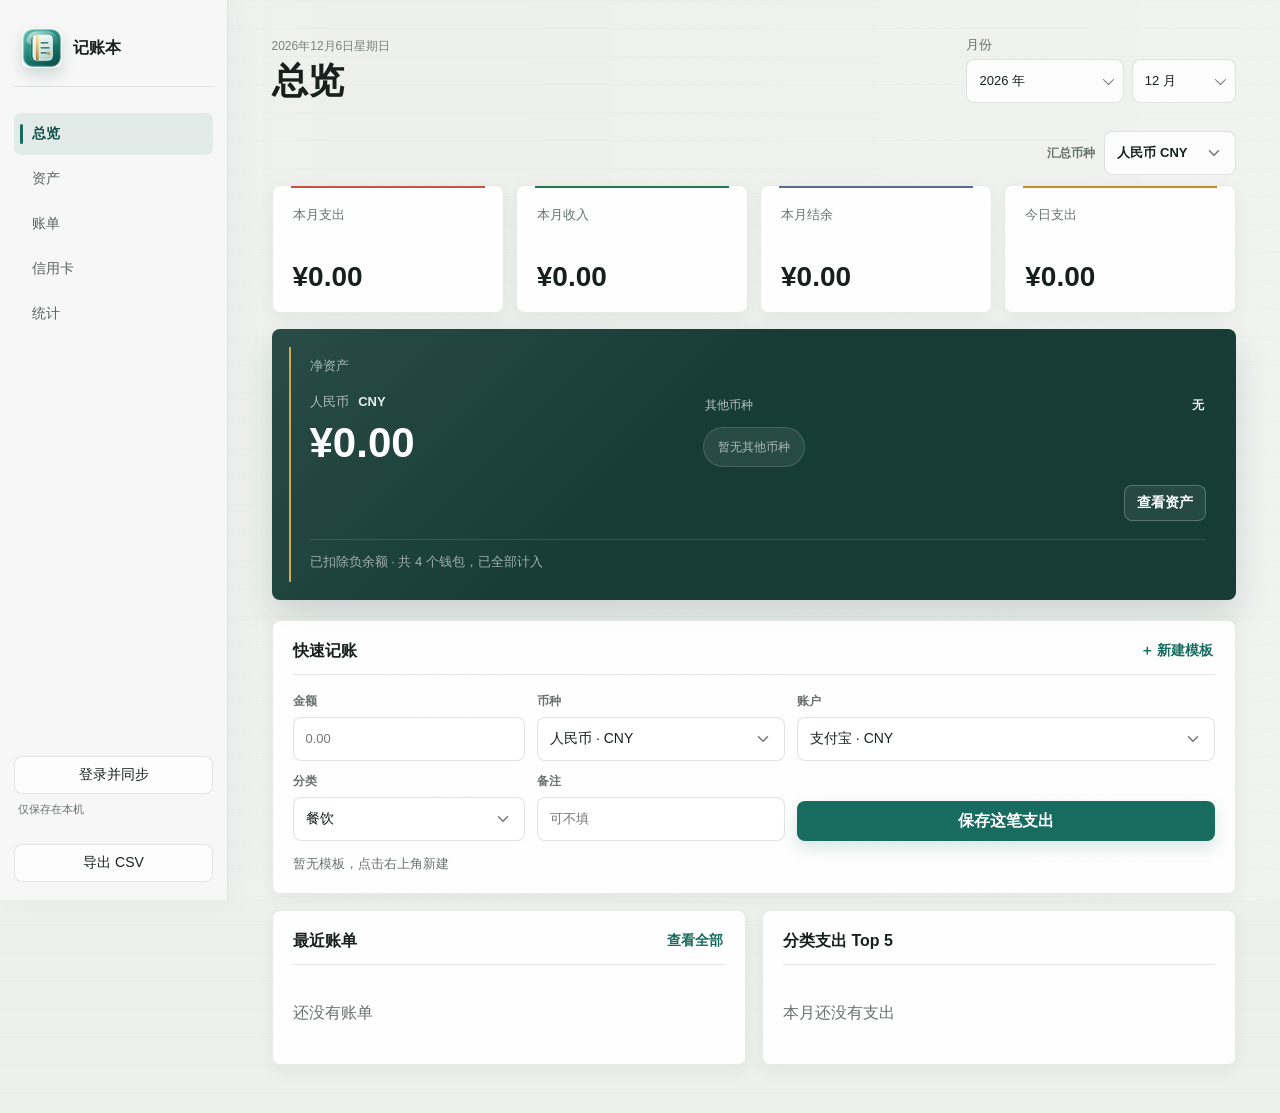
==== commit 9a01a76c: "Add files via upload" ====
--- a/index.html
+++ b/index.html
@@ -7,7 +7,7 @@
     <meta name="application-version" content="3.1" />
     <title>记账本 - 个人记账</title>
     <link id="appFavicon" rel="icon" href="./assets/icons/app-logo.svg?v=3" type="image/svg+xml" />
-    <link rel="stylesheet" href="./styles.css?v=beauty-59" />
+    <link rel="stylesheet" href="./styles.css?v=beauty-60" />
   </head>
   <body>
     <div class="app-shell">
@@ -764,7 +764,7 @@
 
     <div class="toast" id="toast" role="status" aria-live="polite"></div>
     <script src="./assets/vendor/supabase.js?v=1"></script>
-    <script src="./mock-data.js?v=1"></script>
-    <script src="./app.js?v=beauty-62"></script>
+    <script src="./mock-data.js?v=2"></script>
+    <script src="./app.js?v=beauty-65"></script>
   </body>
 </html>
--- a/styles.css
+++ b/styles.css
@@ -740,6 +740,9 @@
 }
 
 .stats-toolbar {
+  position: relative;
+  z-index: 20;
+  overflow: visible;
   display: grid;
   grid-template-columns: auto minmax(0, 1fr);
   align-items: center;
@@ -781,6 +784,8 @@
 }
 
 .stats-period-controls {
+  position: relative;
+  z-index: 21;
   display: flex;
   align-items: end;
   justify-content: flex-end;
@@ -852,6 +857,8 @@
 }
 
 .stats-subnav {
+  position: relative;
+  z-index: 1;
   display: grid;
   grid-template-columns: repeat(3, minmax(0, 1fr));
   gap: 6px;
@@ -4825,6 +4832,14 @@
   list-style: none;
 }
 
+.stats-toolbar .period-picker-details {
+  z-index: 22;
+}
+
+.stats-toolbar .period-picker-details[open] {
+  z-index: 23;
+}
+
 .period-picker-details > summary::-webkit-details-marker {
   display: none;
 }
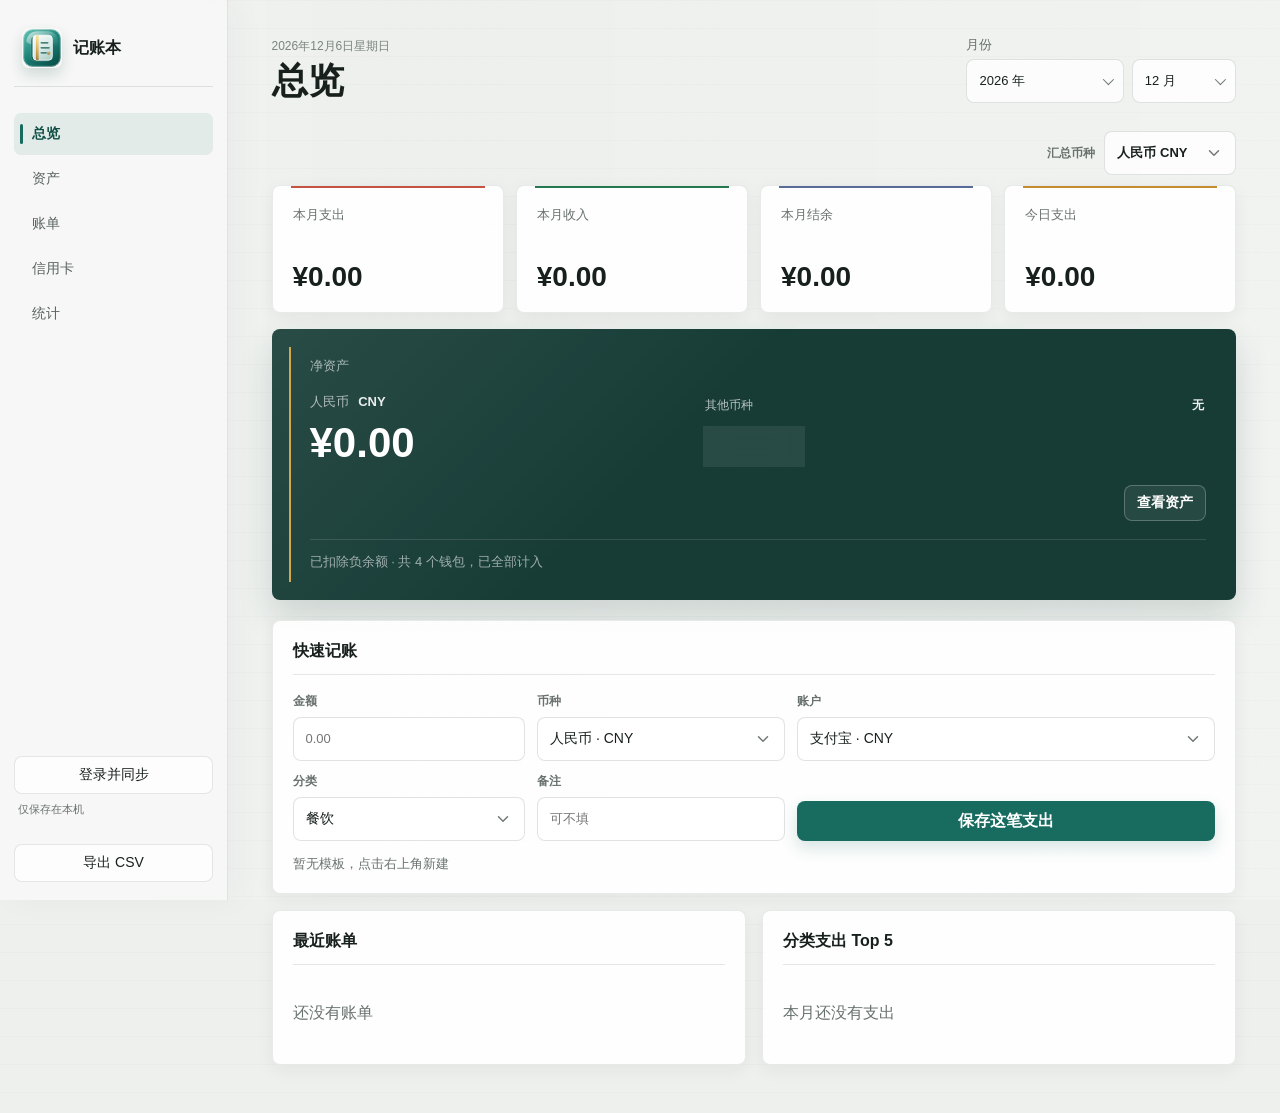
==== commit a752aedd: "Add files via upload" ====
--- a/index.html
+++ b/index.html
@@ -7,7 +7,7 @@
     <meta name="application-version" content="3.1" />
     <title>记账本 - 个人记账</title>
     <link id="appFavicon" rel="icon" href="./assets/icons/app-logo.svg?v=3" type="image/svg+xml" />
-    <link rel="stylesheet" href="./styles.css?v=beauty-60" />
+    <link rel="stylesheet" href="./styles.css?v=beauty-61" />
   </head>
   <body>
     <div class="app-shell">
@@ -561,7 +561,10 @@
             </div>
             <section class="panel">
               <div class="panel-heading">
-                <h2>支出分类占比</h2>
+                <div>
+                  <h2>支出分类占比</h2>
+                  <span class="panel-note">点击分类查看账单明细</span>
+                </div>
               </div>
               <div class="donut-area">
                 <div class="donut" id="categoryDonut"></div>
@@ -632,7 +635,10 @@
             </div>
             <section class="panel">
               <div class="panel-heading">
-                <h2>收入分类占比</h2>
+                <div>
+                  <h2>收入分类占比</h2>
+                  <span class="panel-note">点击分类查看账单明细</span>
+                </div>
               </div>
               <div class="donut-area">
                 <div class="donut income-donut" id="incomeDonut"></div>
@@ -733,6 +739,16 @@
       </section>
     </div>
 
+    <div class="modal-backdrop stats-category-modal" id="statsCategoryModal" hidden>
+      <section class="modal-dialog stats-category-modal-dialog" role="dialog" aria-modal="true" aria-labelledby="statsCategoryModalTitle">
+        <div class="modal-heading">
+          <h2 id="statsCategoryModalTitle">分类账单明细</h2>
+          <button class="modal-close" id="closeStatsCategoryModal" type="button" aria-label="关闭分类账单明细" title="关闭">×</button>
+        </div>
+        <div class="stats-category-modal-content" id="statsCategoryModalContent"></div>
+      </section>
+    </div>
+
     <div class="modal-backdrop" id="authModal" hidden>
       <section class="modal-dialog auth-dialog" role="dialog" aria-modal="true" aria-labelledby="authFormTitle">
         <form id="authForm">
@@ -764,7 +780,7 @@
 
     <div class="toast" id="toast" role="status" aria-live="polite"></div>
     <script src="./assets/vendor/supabase.js?v=1"></script>
-    <script src="./mock-data.js?v=2"></script>
-    <script src="./app.js?v=beauty-65"></script>
+    <script src="./mock-data.js?v=3"></script>
+    <script src="./app.js?v=beauty-67"></script>
   </body>
 </html>
--- a/styles.css
+++ b/styles.css
@@ -1230,6 +1230,110 @@
   min-height: 60px;
   padding: 10px 0;
   border-bottom: 1px solid var(--line);
+}
+
+.stats-category-trigger {
+  width: 100%;
+  border: 0;
+  color: inherit;
+  background: transparent;
+  font: inherit;
+  text-align: left;
+  cursor: pointer;
+  transition: background-color 160ms ease, transform 160ms var(--ease-out-ui);
+}
+
+.stats-category-trigger:hover {
+  background: rgba(23, 107, 95, 0.055);
+}
+
+.stats-category-trigger:focus-visible {
+  position: relative;
+  z-index: 1;
+  outline: 2px solid rgba(23, 107, 95, 0.5);
+  outline-offset: -2px;
+}
+
+.stats-category-detail {
+  padding: 0;
+}
+
+.stats-category-modal-dialog {
+  width: min(760px, 100%);
+}
+
+.stats-category-modal-content {
+  padding: 20px;
+}
+
+.stats-category-modal-content .stats-category-detail-heading {
+  margin-bottom: 16px;
+}
+
+.stats-category-detail-heading {
+  display: grid;
+  grid-template-columns: minmax(0, 1fr) auto auto;
+  align-items: center;
+  gap: 14px;
+  margin-bottom: 8px;
+}
+
+.stats-category-detail-heading h3 {
+  display: flex;
+  align-items: center;
+  gap: 8px;
+  margin: 5px 0 0;
+  font-size: 15px;
+}
+
+.stats-category-detail-heading h3 .category-badge {
+  flex: 0 0 auto;
+}
+
+.stats-category-detail-total {
+  display: grid;
+  justify-items: end;
+  gap: 3px;
+}
+
+.stats-category-detail-total strong {
+  font-size: 16px;
+  font-variant-numeric: tabular-nums;
+}
+
+.stats-category-detail-total span {
+  color: var(--muted);
+  font-size: 12px;
+}
+
+.stats-category-bill-list {
+  max-height: min(58vh, 560px);
+  overflow-y: auto;
+  padding-right: 4px;
+}
+
+@media (max-width: 560px) {
+  .stats-category-modal .modal-dialog {
+    width: min(100%, 480px);
+  }
+
+  .stats-category-modal-content {
+    padding: 16px;
+  }
+
+  .stats-category-detail-heading {
+    grid-template-columns: minmax(0, 1fr) auto;
+  }
+
+  .stats-category-detail-total {
+    grid-column: 1;
+    justify-items: start;
+  }
+
+  .stats-category-detail-heading > .icon-button {
+    grid-column: 2;
+    grid-row: 1;
+  }
 }
 
 .account-item {
